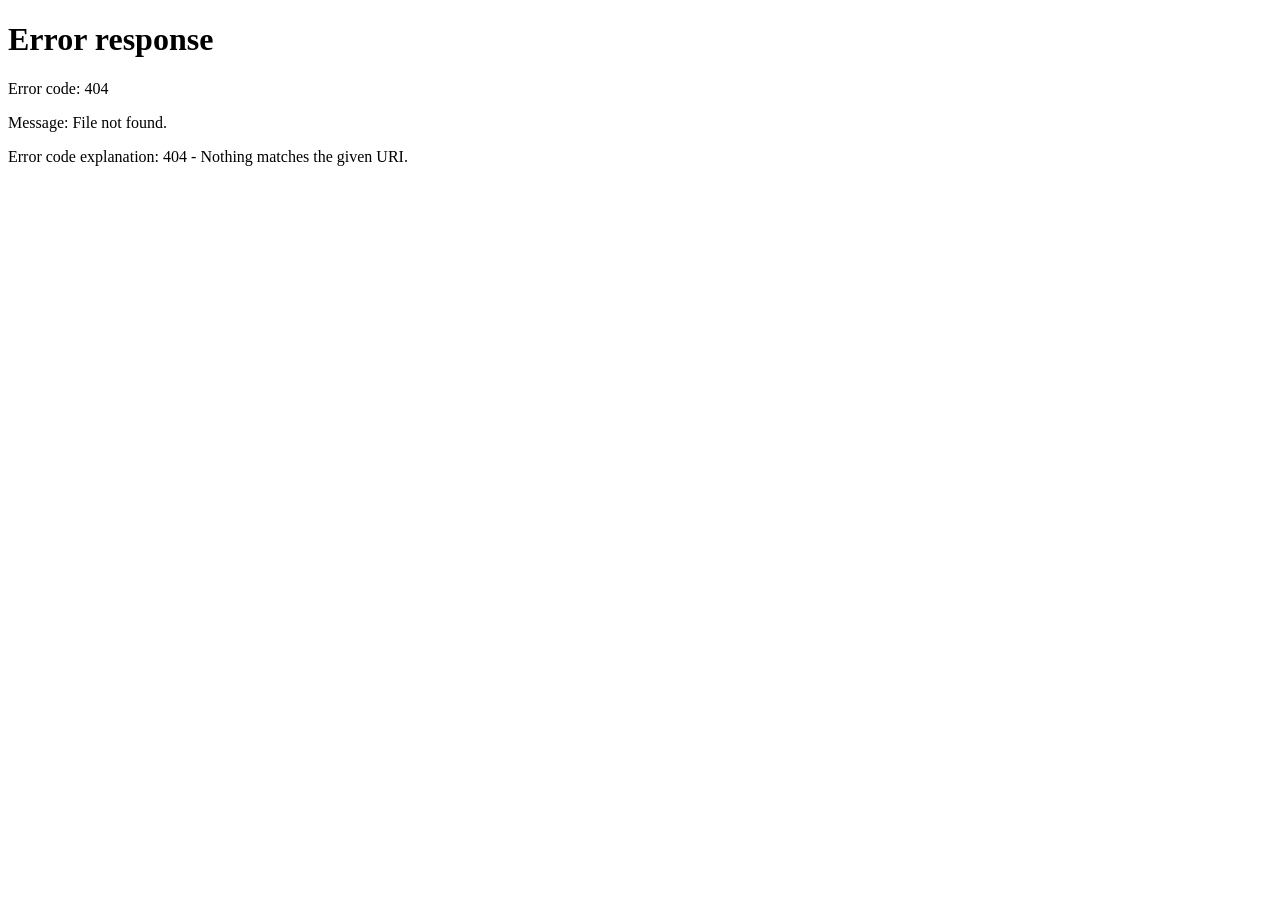
==== templates/index.html @ eacf0e88 "feat: add full user authentication with login/signup pages" ====
<!DOCTYPE html>
<html lang="en">

<head>
    <meta charset="UTF-8">
    <meta name="viewport" content="width=device-width, initial-scale=1.0">
    <meta name="description" content="VivaAI — AI-powered real-time video call interview platform. Practice technical and HR interviews with an intelligent AI interviewer.">
    <title>VivaAI — AI Interview Platform</title>
    <link rel="stylesheet" href="/static/css/style.css">
</head>

<body>

    <header class="header">
        <a class="logo" href="/">
            <div class="logo-icon">🤖</div>
            <span class="logo-text">VivaAI</span>
        </a>
        <div style="display:flex; align-items:center; gap:10px;">
            <span id="userNameDisplay" style="color: var(--text); font-size: 14px;"></span>
            <button id="logoutBtn" style="background: rgba(239, 68, 68, 0.2); color: #ef4444; border: 1px solid #ef4444; padding: 6px 12px; border-radius: 8px; cursor: pointer; font-size: 12px;">Logout</button>
            <button class="theme-toggle" id="themeToggle" title="Toggle theme">🌙</button>
            <span class="header-badge">Beta</span>
        </div>
    </header>

    <main>
        <section class="hero container">
            <div class="hero-eyebrow">
                <span>✦</span> AI-Powered Interview Platform
            </div>
            <h1 class="hero-title">Ace Your Next Interview<br>with AI</h1>
            <p class="hero-subtitle">
                Practice real-time video interviews with an AI interviewer that adapts to your answers, gives voice
                feedback, and generates detailed performance reports.
            </p>

            <!-- Create Interview Card -->
            <div class="card create-card fade-in">
                <h2 style="margin-bottom: 24px; font-size: 1.4rem;">Start an Interview</h2>

                <div id="statusMsg" class="status-msg"></div>

                <div class="form-group">
                    <label class="form-label" for="candidateName">Your Name</label>
                    <input class="form-input" id="candidateName" type="text" placeholder="e.g. Priya Sharma"
                        autocomplete="name">
                </div>

                <div class="form-group">
                    <label class="form-label" for="role">Target Role</label>
                    <select class="form-input" id="role">
                        <option value="Software Engineer">Software Engineer</option>
                        <option value="Frontend Developer">Frontend Developer</option>
                        <option value="Backend Developer">Backend Developer</option>
                        <option value="Full Stack Developer">Full Stack Developer</option>
                        <option value="Data Scientist">Data Scientist</option>
                        <option value="Machine Learning Engineer">Machine Learning Engineer</option>
                        <option value="DevOps Engineer">DevOps Engineer</option>
                        <option value="Product Manager">Product Manager</option>
                        <option value="UI/UX Designer">UI/UX Designer</option>
                        <option value="Business Analyst">Business Analyst</option>
                        <option value="Data Analyst">Data Analyst</option>
                        <option value="Cybersecurity Engineer">Cybersecurity Engineer</option>
                        <option value="Cloud Architect">Cloud Architect</option>
                    </select>
                </div>

                <div class="form-group">
                    <label class="form-label" for="duration">Interview Duration</label>
                    <select class="form-input" id="duration">
                        <option value="5">5 Minutes</option>
                        <option value="10" selected>10 Minutes</option>
                        <option value="15">15 Minutes</option>
                        <option value="20">20 Minutes</option>
                        <option value="30">30 Minutes</option>
                        <option value="40">40 Minutes</option>
                        <option value="50">50 Minutes</option>
                        <option value="60">60 Minutes</option>
                    </select>
                </div>

                <!-- Mic Test Section -->
                <div class="form-group mic-test-group"
                    style="text-align: center; border: 1px dashed rgba(255,255,255,0.2); padding: 16px; border-radius: 8px;">
                    <label class="form-label" style="text-align: left;">Audio Test (Optional)</label>
                    <button class="btn btn-ghost" id="testMicBtn" type="button"
                        style="width: 100%; border: 1px solid var(--border-color);">
                        Test Microphone
                    </button>
                    <div id="micMeterControls" style="display: none;">
                        <span
                            style="font-size: 0.85rem; color: var(--text-muted); margin-bottom: 8px; display: block;">Speak
                            to test your microphone</span>
                        <div
                            style="width: 100%; height: 10px; background: rgba(0,0,0,0.3); border-radius: 6px; overflow: hidden; margin-bottom: 12px; border: 1px solid rgba(255,255,255,0.1);">
                            <div id="micVolumeBar"
                                style="height: 100%; width: 0%; background: var(--success); transition: width 0.05s ease;">
                            </div>
                        </div>
                        <button class="btn btn-ghost btn-sm" id="stopMicTestBtn" type="button"
                            style="color: var(--danger);">Stop Test</button>
                    </div>
                </div>

                <button class="btn btn-primary btn-lg" id="startBtn" style="width: 100%;">
                    Start Interview Session
                </button>

                <p style="text-align: center; color: var(--text-muted); font-size: 0.8rem; margin-top: 14px;">
                    A shareable room link will be generated for your interviewer.
                </p>
            </div>
            
            <!-- Features -->
            <div class="features-grid">
                <div class="feature-card">
                    <div class="feature-icon">🎥</div>
                    <div class="feature-title">Real-Time Video</div>
                    <div class="feature-desc">Browser WebRTC — no installs needed</div>
                </div>
                <div class="feature-card">
                    <div class="feature-icon">🗣️</div>
                    <div class="feature-title">AI Voice Questions</div>
                    <div class="feature-desc">Natural TTS powered by Sarvam AI</div>
                </div>
                <div class="feature-card">
                    <div class="feature-icon">📊</div>
                    <div class="feature-title">Instant Reports</div>
                    <div class="feature-desc">Detailed performance evaluation after each session</div>
                </div>
            </div>
        </section>
    </main>

    <script>
        // Theme
        (function() {
            const saved = localStorage.getItem("vivaai-theme") || "dark";
            document.documentElement.setAttribute("data-theme", saved);
            const btn = document.getElementById("themeToggle");
            if (btn) btn.textContent = saved === "light" ? "☀️" : "🌙";
        })();

        // Auth check - runs once
        const token = localStorage.getItem('token');
        const user = JSON.parse(localStorage.getItem('user') || '{}');

        if (!token || !user.name) {
            window.location.href = '/login';
        }

        // Display user name
        const userNameSpan = document.getElementById('userNameDisplay');
        if (userNameSpan && user.name) {
            userNameSpan.textContent = user.name;
        }

        // Logout
        document.getElementById('logoutBtn')?.addEventListener('click', function() {
            localStorage.removeItem('token');
            localStorage.removeItem('user');
            window.location.href = '/login';
        });

        // Theme toggle
        function toggleTheme() {
            const html = document.documentElement;
            const btn = document.getElementById("themeToggle");
            const isDark = html.getAttribute("data-theme") !== "light";
            html.setAttribute("data-theme", isDark ? "light" : "dark");
            btn.textContent = isDark ? "☀️" : "🌙";
            localStorage.setItem("vivaai-theme", isDark ? "light" : "dark");
        }

        document.getElementById("themeToggle")?.addEventListener("click", toggleTheme);

        // Status message
        function showStatus(msg, type) {
            const el = document.getElementById("statusMsg");
            if (!el) return;
            el.textContent = msg;
            el.className = "status-msg status-" + (type || "info");
            el.style.display = "block";
            setTimeout(function() {
                if (el.style.display === "block") el.style.display = "none";
            }, 5000);
        }

        // Microphone test
        let micStream = null;
        let audioContext = null;
        let analyser = null;
        let animationId = null;

        document.getElementById("testMicBtn")?.addEventListener("click", async function() {
            const btn = this;
            const controls = document.getElementById("micMeterControls");

            try {
                btn.disabled = true;
                btn.textContent = "Requesting Access...";

                micStream = await navigator.mediaDevices.getUserMedia({ audio: true });
                audioContext = new (window.AudioContext || window.webkitAudioContext)();
                analyser = audioContext.createAnalyser();
                analyser.fftSize = 256;
                const source = audioContext.createMediaStreamSource(micStream);
                source.connect(analyser);

                const dataArray = new Uint8Array(analyser.frequencyBinCount);
                const volumeBar = document.getElementById("micVolumeBar");

                btn.style.display = "none";
                controls.style.display = "block";

                function updateMeter() {
                    if (!analyser) return;
                    analyser.getByteFrequencyData(dataArray);
                    let sum = 0;
                    for (let i = 0; i < dataArray.length; i++) sum += dataArray[i];
                    const percent = Math.min(100, (sum / dataArray.length / 100) * 100);
                    volumeBar.style.width = percent + "%";
                    if (percent > 80) volumeBar.style.background = "#ef4444";
                    else if (percent > 50) volumeBar.style.background = "#eab308";
                    else volumeBar.style.background = "#22c55e";
                    animationId = requestAnimationFrame(updateMeter);
                }
                updateMeter();
                showStatus("Microphone working. Speak to test your audio level.", "success");
            } catch (err) {
                btn.disabled = false;
                btn.textContent = "Test Microphone";
                showStatus("Microphone access denied. Please allow permissions.", "error");
            }
        });

        document.getElementById("stopMicTestBtn")?.addEventListener("click", function() {
            if (animationId) cancelAnimationFrame(animationId);
            if (micStream) {
                micStream.getTracks().forEach(function(track) { track.stop(); });
                micStream = null;
            }
            if (audioContext && audioContext.state !== "closed") audioContext.close();
            audioContext = null;
            analyser = null;
            const btn = document.getElementById("testMicBtn");
            const controls = document.getElementById("micMeterControls");
            if (btn) {
                btn.style.display = "inline-flex";
                btn.disabled = false;
                btn.textContent = "Test Microphone";
            }
            if (controls) controls.style.display = "none";
        });

        // Create interview
        document.getElementById("startBtn")?.addEventListener("click", async function() {
            const name = document.getElementById("candidateName").value.trim();
            const role = document.getElementById("role").value;
            const duration = parseInt(document.getElementById("duration").value) || 10;
            const token = localStorage.getItem('token');
            const btn = this;

            if (!name) {
                showStatus("Please enter your name.", "warning");
                document.getElementById("candidateName").focus();
                return;
            }

            btn.disabled = true;
            btn.textContent = "Creating...";

            try {
                // Check permissions
                if (navigator.mediaDevices && navigator.mediaDevices.getUserMedia) {
                    const testStream = await navigator.mediaDevices.getUserMedia({ video: true, audio: true });
                    testStream.getTracks().forEach(function(track) { track.stop(); });
                }

                const roomId = Math.random().toString(36).substring(2, 8).toUpperCase();
                const res = await fetch("/api/interview/create", {
                    method: "POST",
                    headers: {
                        "Content-Type": "application/json",
                        "Authorization": "Bearer " + token
                    },
                    body: JSON.stringify({ room_id: roomId, role: role, candidate_name: name, duration: duration })
                });

                const data = await res.json();

                if (data.status === "created") {
                    window.location.href = "/interview/" + data.room_id;
                } else if (res.status === 401) {
                    showStatus("Session expired. Please login again.", "error");
                    setTimeout(function() { window.location.href = "/login"; }, 2000);
                } else {
                    throw new Error(data.error || "Failed to create interview");
                }
            } catch (err) {
                showStatus("Error: " + err.message, "error");
                btn.disabled = false;
                btn.textContent = "Start Interview Session";
            }
        });

        // Enter key
        document.getElementById("candidateName")?.addEventListener("keypress", function(e) {
            if (e.key === "Enter") {
                document.getElementById("startBtn").click();
            }
        });

        // Focus on load
        document.getElementById("candidateName")?.focus();
    </script>

</body>
</html>
---- static/css/style.css ----
@import url('https://fonts.googleapis.com/css2?family=Inter:wght@300;400;500;600;700;800&family=Space+Grotesk:wght@400;500;600;700&display=swap');

/* VivaAI — Premium Design System */

/* ── Tokens ─────────────────────────────────────────── */
:root {
    --bg-base:      #050b18;
    --bg-card:      #0d1526;
    --bg-elevated:  #111d35;
    --bg-hover:     #1a2848;

    --accent:       #3b82f6;
    --accent-glow:  #3b82f640;
    --accent-dark:  #1d4ed8;
    --accent-light: #60a5fa;

    --success:      #10b981;
    --warning:      #f59e0b;
    --danger:       #ef4444;
    --info:         #06b6d4;

    --text-primary:   #f1f5f9;
    --text-secondary: #94a3b8;
    --text-muted:     #475569;

    --border:       #1e3a5f;
    --border-light: #2d5a8e40;

    --radius-sm:  8px;
    --radius-md:  12px;
    --radius-lg:  18px;
    --radius-xl:  24px;

    --shadow-card: 0 1px 3px rgba(0,0,0,.5), 0 8px 32px rgba(0,0,0,.4);
    --shadow-glow: 0 0 40px rgba(59,130,246,.15);

    --transition: 0.2s cubic-bezier(0.4, 0, 0.2, 1);
}

/* ── Light Theme ─────────────────────────────────────── */
[data-theme="light"] {
    --bg-base:      #f0f4f8;
    --bg-card:      #ffffff;
    --bg-elevated:  #e8edf5;
    --bg-hover:     #d8e2f0;

    --accent:       #3b82f6;
    --accent-glow:  #3b82f640;
    --accent-dark:  #1d4ed8;
    --accent-light: #2563eb;

    --text-primary:   #0f172a;
    --text-secondary: #475569;
    --text-muted:     #94a3b8;

    --border:       #cbd5e1;
    --border-light: #94a3b840;

    --shadow-card: 0 1px 3px rgba(0,0,0,.1), 0 8px 32px rgba(0,0,0,.08);
    --shadow-glow: 0 0 40px rgba(59,130,246,.12);
}

[data-theme="light"] body::before {
    background:
        radial-gradient(ellipse 80% 60% at 20% 0%, #bfdbfe50 0%, transparent 60%),
        radial-gradient(ellipse 60% 40% at 80% 100%, #dbeafe40 0%, transparent 60%);
}

[data-theme="light"] .header {
    background: rgba(240, 244, 248, 0.92);
}

[data-theme="light"] audio {
    filter: none;
    opacity: 1;
}

/* ── Light Theme Text Fixes ──────────────────────────── */
[data-theme="light"] .hero-title {
    background: linear-gradient(135deg, #1e3a8a 30%, #3b82f6 70%, #7c3aed);
    -webkit-background-clip: text;
    -webkit-text-fill-color: transparent;
    background-clip: text;
}

[data-theme="light"] .logo-text {
    background: linear-gradient(135deg, #1e293b 30%, #3b82f6);
    -webkit-background-clip: text;
    -webkit-text-fill-color: transparent;
    background-clip: text;
}

[data-theme="light"] .hero-eyebrow {
    background: rgba(59, 130, 246, 0.12);
    border-color: rgba(59, 130, 246, 0.4);
    color: #1d4ed8;
}

[data-theme="light"] .hero-subtitle {
    color: #475569;
}

/* ── Theme Toggle ────────────────────────────────────── */
.theme-toggle {
    background: var(--bg-elevated);
    border: 1px solid var(--border);
    color: var(--text-secondary);
    width: 36px;
    height: 36px;
    border-radius: 50%;
    display: flex;
    align-items: center;
    justify-content: center;
    cursor: pointer;
    font-size: 16px;
    transition: all var(--transition);
    flex-shrink: 0;
}

.theme-toggle:hover {
    border-color: var(--accent);
    color: var(--text-primary);
    transform: rotate(20deg);
}

/* ── Reset ───────────────────────────────────────────── */
*, *::before, *::after { box-sizing: border-box; margin: 0; padding: 0; }

html { scroll-behavior: smooth; }

body {
    font-family: 'Inter', sans-serif;
    background: var(--bg-base);
    color: var(--text-primary);
    min-height: 100vh;
    line-height: 1.6;
    -webkit-font-smoothing: antialiased;
}

/* ── Background gradient ─────────────────────────────── */
body::before {
    content: '';
    position: fixed;
    inset: 0;
    background:
        radial-gradient(ellipse 80% 60% at 20% 0%, #1e3a8a1a 0%, transparent 60%),
        radial-gradient(ellipse 60% 40% at 80% 100%, #0e1f4a18 0%, transparent 60%);
    pointer-events: none;
    z-index: 0;
}

/* ── Typography ──────────────────────────────────────── */
h1, h2, h3, h4 {
    font-family: 'Space Grotesk', sans-serif;
    font-weight: 700;
    letter-spacing: -0.02em;
}

h1 { font-size: clamp(2rem, 5vw, 3.5rem); }
h2 { font-size: clamp(1.4rem, 3vw, 2rem); }
h3 { font-size: 1.25rem; }

/* ── Layout ──────────────────────────────────────────── */
.container {
    max-width: 1200px;
    margin: 0 auto;
    padding: 0 24px;
    position: relative;
    z-index: 1;
}

/* ── Header ──────────────────────────────────────────── */
.header {
    background: rgba(5, 11, 24, 0.85);
    backdrop-filter: blur(16px);
    -webkit-backdrop-filter: blur(16px);
    border-bottom: 1px solid var(--border-light);
    padding: 0 32px;
    height: 64px;
    display: flex;
    align-items: center;
    justify-content: space-between;
    position: sticky;
    top: 0;
    z-index: 100;
}

.logo {
    display: flex;
    align-items: center;
    gap: 10px;
    text-decoration: none;
    color: var(--text-primary);
}

.logo-icon {
    width: 36px;
    height: 36px;
    background: linear-gradient(135deg, var(--accent), #8b5cf6);
    border-radius: 10px;
    display: flex;
    align-items: center;
    justify-content: center;
    font-size: 18px;
}

.logo-text {
    font-family: 'Space Grotesk', sans-serif;
    font-size: 1.35rem;
    font-weight: 700;
    background: linear-gradient(135deg, #fff 30%, var(--accent-light));
    -webkit-background-clip: text;
    -webkit-text-fill-color: transparent;
    background-clip: text;
}

.header-badge {
    background: var(--accent-glow);
    border: 1px solid var(--accent);
    color: var(--accent-light);
    padding: 4px 12px;
    border-radius: 999px;
    font-size: 0.75rem;
    font-weight: 600;
    letter-spacing: 0.05em;
    text-transform: uppercase;
}

/* ── Cards ───────────────────────────────────────────── */
.card {
    background: var(--bg-card);
    border: 1px solid var(--border);
    border-radius: var(--radius-lg);
    padding: 28px;
    box-shadow: var(--shadow-card);
    position: relative;
    overflow: hidden;
}

.card::before {
    content: '';
    position: absolute;
    top: 0; left: 0; right: 0;
    height: 1px;
    background: linear-gradient(90deg, transparent, var(--border-light), transparent);
}

.card-elevated {
    background: var(--bg-elevated);
    border-color: var(--border);
}

/* ── Buttons ─────────────────────────────────────────── */
.btn {
    display: inline-flex;
    align-items: center;
    gap: 8px;
    padding: 11px 22px;
    border: none;
    border-radius: var(--radius-md);
    font-family: 'Inter', sans-serif;
    font-size: 0.9rem;
    font-weight: 600;
    cursor: pointer;
    transition: all var(--transition);
    text-decoration: none;
    white-space: nowrap;
    position: relative;
    overflow: hidden;
}

.btn::after {
    content: '';
    position: absolute;
    inset: 0;
    background: white;
    opacity: 0;
    transition: opacity var(--transition);
}

.btn:hover::after { opacity: 0.06; }
.btn:active::after { opacity: 0.12; }

.btn-primary {
    background: linear-gradient(135deg, var(--accent), var(--accent-dark));
    color: white;
    box-shadow: 0 4px 15px var(--accent-glow);
}

.btn-primary:hover {
    box-shadow: 0 4px 25px rgba(59,130,246,.4);
    transform: translateY(-1px);
}

.btn-success {
    background: linear-gradient(135deg, var(--success), #059669);
    color: white;
    box-shadow: 0 4px 15px rgba(16,185,129,.25);
}

.btn-danger {
    background: linear-gradient(135deg, var(--danger), #dc2626);
    color: white;
    box-shadow: 0 4px 15px rgba(239,68,68,.25);
}

.btn-ghost {
    background: var(--bg-elevated);
    color: var(--text-secondary);
    border: 1px solid var(--border);
}

.btn-ghost:hover {
    color: var(--text-primary);
    border-color: var(--accent);
}

.btn-lg {
    padding: 14px 32px;
    font-size: 1rem;
    border-radius: var(--radius-lg);
}

.btn-sm {
    padding: 7px 14px;
    font-size: 0.8rem;
}

.btn:disabled {
    opacity: 0.4;
    cursor: not-allowed;
    transform: none !important;
    box-shadow: none !important;
}

.btn.recording {
    animation: pulse-record 1.5s ease-in-out infinite;
    background: linear-gradient(135deg, var(--danger), #dc2626) !important;
}

@keyframes pulse-record {
    0%, 100% { box-shadow: 0 0 0 0 rgba(239,68,68,0.4); }
    50%       { box-shadow: 0 0 0 10px rgba(239,68,68,0); }
}

/* ── Form Controls ───────────────────────────────────── */
.form-group {
    display: flex;
    flex-direction: column;
    gap: 8px;
    margin-bottom: 20px;
}

.form-label {
    font-size: 0.875rem;
    font-weight: 600;
    color: var(--text-secondary);
    letter-spacing: 0.03em;
    text-transform: uppercase;
}

.form-input {
    padding: 13px 16px;
    background: var(--bg-base);
    border: 1px solid var(--border);
    border-radius: var(--radius-md);
    color: var(--text-primary);
    font-family: 'Inter', sans-serif;
    font-size: 0.95rem;
    transition: all var(--transition);
    outline: none;
}

.form-input:focus {
    border-color: var(--accent);
    box-shadow: 0 0 0 3px var(--accent-glow);
}

.form-input::placeholder { color: var(--text-muted); }

select.form-input {
    cursor: pointer;
    appearance: none;
    background-image: url("data:image/svg+xml,%3Csvg xmlns='http://www.w3.org/2000/svg' width='16' height='16' viewBox='0 0 24 24' fill='none' stroke='%2394a3b8' stroke-width='2'%3E%3Cpolyline points='6,9 12,15 18,9'%3E%3C/polyline%3E%3C/svg%3E");
    background-repeat: no-repeat;
    background-position: right 12px center;
    padding-right: 40px;
}

/* ── Video Grid ──────────────────────────────────────── */
.video-grid {
    display: grid;
    grid-template-columns: 1fr 1fr;
    gap: 16px;
    margin-bottom: 20px;
}

.video-wrapper {
    position: relative;
    border-radius: var(--radius-lg);
    overflow: hidden;
    background: #000;
    border: 1px solid var(--border);
    aspect-ratio: 16/9;
}

.video-wrapper video {
    width: 100%;
    height: 100%;
    object-fit: cover;
    display: block;
}

.video-label {
    position: absolute;
    bottom: 12px;
    left: 12px;
    background: rgba(5,11,24,.8);
    backdrop-filter: blur(6px);
    padding: 4px 10px;
    border-radius: 999px;
    font-size: 0.75rem;
    font-weight: 600;
    color: var(--text-primary);
    border: 1px solid var(--border-light);
}

.video-placeholder {
    position: absolute;
    inset: 0;
    display: flex;
    flex-direction: column;
    align-items: center;
    justify-content: center;
    color: var(--text-muted);
    gap: 8px;
    font-size: 0.875rem;
}

.video-placeholder-icon {
    font-size: 40px;
    opacity: 0.5;
}

/* ── Control Bar ─────────────────────────────────────── */
.control-bar {
    display: flex;
    align-items: center;
    justify-content: center;
    gap: 12px;
    flex-wrap: wrap;
    padding: 16px;
    background: var(--bg-elevated);
    border-radius: var(--radius-lg);
    border: 1px solid var(--border);
    margin-bottom: 20px;
}

/* ── Question Box ────────────────────────────────────── */
.question-box {
    background: var(--bg-elevated);
    border: 1px solid var(--border);
    border-radius: var(--radius-lg);
    padding: 24px;
    margin-bottom: 20px;
    position: relative;
}

.question-header {
    display: flex;
    align-items: center;
    justify-content: space-between;
    margin-bottom: 16px;
    gap: 12px;
    flex-wrap: wrap;
}

.question-label {
    font-size: 0.75rem;
    font-weight: 700;
    color: var(--accent-light);
    text-transform: uppercase;
    letter-spacing: 0.1em;
}

#question {
    font-size: 1.1rem;
    line-height: 1.7;
    color: var(--text-primary);
    min-height: 60px;
}

/* ── AI Indicator ────────────────────────────────────── */
.ai-indicator {
    display: inline-flex;
    align-items: center;
    gap: 6px;
    padding: 5px 12px;
    border-radius: 999px;
    font-size: 0.78rem;
    font-weight: 600;
    transition: all var(--transition);
}

.ai-thinking { background: rgba(245,158,11,.15); color: var(--warning); border: 1px solid rgba(245,158,11,.3); }
.ai-speaking { background: rgba(59,130,246,.15); color: var(--accent-light); border: 1px solid rgba(59,130,246,.3); animation: breathing 2s ease-in-out infinite; }
.ai-waiting  { background: rgba(16,185,129,.15); color: var(--success); border: 1px solid rgba(16,185,129,.3); }
.ai-done     { background: rgba(16,185,129,.15); color: var(--success); border: 1px solid rgba(16,185,129,.3); }
.ai-error    { background: rgba(239,68,68,.15); color: var(--danger); border: 1px solid rgba(239,68,68,.3); }

@keyframes breathing {
    0%, 100% { opacity: 1; }
    50% { opacity: 0.6; }
}

/* ── Progress ────────────────────────────────────────── */
.progress-bar-wrap {
    background: var(--bg-base);
    border-radius: 999px;
    height: 6px;
    overflow: hidden;
    margin-top: 12px;
}

.progress-bar-fill {
    height: 100%;
    background: linear-gradient(90deg, var(--accent), #8b5cf6);
    border-radius: 999px;
    transition: width 0.5s ease;
    width: 0%;
}

/* ── Timer ───────────────────────────────────────────── */
.timer-display {
    font-family: 'Space Grotesk', sans-serif;
    font-size: 1.5rem;
    font-weight: 700;
    color: var(--text-primary);
    letter-spacing: 0.05em;
    background: var(--bg-base);
    border: 1px solid var(--border);
    padding: 6px 16px;
    border-radius: var(--radius-md);
}

.timer-urgent {
    color: var(--danger) !important;
    border-color: rgba(239,68,68,.4) !important;
    animation: pulse-urgent 1s ease-in-out infinite;
}

@keyframes pulse-urgent {
    0%, 100% { opacity: 1; }
    50% { opacity: 0.7; }
}

/* ── Question Timer Ring ─────────────────────────────── */
.q-timer-ring {
    position: relative;
    width: 40px;
    height: 40px;
    display: none; /* Hidden by default, shown when question starts */
    align-items: center;
    justify-content: center;
}

.q-timer-ring svg {
    position: absolute;
    inset: 0;
}

#qTimerText {
    font-size: 0.75rem;
    font-weight: 700;
    color: var(--text-primary);
    z-index: 1;
}

.q-timer-urgent #qTimerCircle {
    stroke: var(--danger) !important;
}

.q-timer-urgent #qTimerText {
    color: var(--danger);
}

/* ── Transcript ──────────────────────────────────────── */
.transcript-box {
    background: var(--bg-base);
    border: 1px solid var(--border);
    border-radius: var(--radius-md);
    padding: 14px 16px;
    margin-top: 12px;
    min-height: 50px;
    font-size: 0.9rem;
    color: var(--text-secondary);
    font-style: italic;
    line-height: 1.6;
    transition: all var(--transition);
}

.answer-display {
    background: rgba(16,185,129,.08);
    border: 1px solid rgba(16,185,129,.2);
    border-radius: var(--radius-md);
    padding: 12px 16px;
    margin-top: 10px;
    font-size: 0.88rem;
    color: var(--success);
    display: none;
}

/* ── Status Message ──────────────────────────────────── */
.status-msg {
    padding: 10px 16px;
    border-radius: var(--radius-md);
    font-size: 0.875rem;
    font-weight: 500;
    margin-bottom: 12px;
    display: none;
    animation: fadeInDown 0.3s ease;
}

.status-info    { background: rgba(6,182,212,.12); border: 1px solid rgba(6,182,212,.3); color: var(--info); }
.status-success { background: rgba(16,185,129,.12); border: 1px solid rgba(16,185,129,.3); color: var(--success); }
.status-warning { background: rgba(245,158,11,.12); border: 1px solid rgba(245,158,11,.3); color: var(--warning); }
.status-error   { background: rgba(239,68,68,.12); border: 1px solid rgba(239,68,68,.3); color: var(--danger); }

@keyframes fadeInDown {
    from { transform: translateY(-8px); opacity: 0; }
    to   { transform: translateY(0); opacity: 1; }
}

/* ── Report Section ──────────────────────────────────── */
.report-section {
    display: none;
    margin-top: 24px;
    animation: fadeIn 0.5s ease;
}

.report-header {
    display: flex;
    align-items: center;
    gap: 12px;
    margin-bottom: 20px;
}

.report-badge {
    background: linear-gradient(135deg, var(--success), #059669);
    color: white;
    padding: 4px 12px;
    border-radius: 999px;
    font-size: 0.75rem;
    font-weight: 700;
    text-transform: uppercase;
    letter-spacing: 0.05em;
}

#reportContent p {
    color: var(--text-secondary);
    margin-bottom: 8px;
    line-height: 1.7;
    font-size: 0.9rem;
}

#reportContent p:empty { display: none; }

audio {
    width: 100%;
    border-radius: var(--radius-md);
    margin-top: 12px;
    filter: invert(1) hue-rotate(180deg);
    opacity: 0.8;
}

/* ── Hero section ────────────────────────────────────── */
.hero {
    padding: 80px 0 60px;
    text-align: center;
}

.hero-eyebrow {
    display: inline-flex;
    align-items: center;
    gap: 8px;
    background: var(--accent-glow);
    border: 1px solid rgba(59,130,246,.3);
    color: var(--accent-light);
    padding: 6px 16px;
    border-radius: 999px;
    font-size: 0.8rem;
    font-weight: 600;
    letter-spacing: 0.06em;
    text-transform: uppercase;
    margin-bottom: 24px;
}

.hero-title {
    margin-bottom: 18px;
    background: linear-gradient(135deg, #fff 40%, var(--accent-light) 80%, #8b5cf6);
    -webkit-background-clip: text;
    -webkit-text-fill-color: transparent;
    background-clip: text;
}

.hero-subtitle {
    color: var(--text-secondary);
    font-size: 1.15rem;
    max-width: 520px;
    margin: 0 auto 40px;
    line-height: 1.7;
}

/* ── Create form ─────────────────────────────────────── */
.create-card {
    max-width: 520px;
    margin: 0 auto;
}

.features-grid {
    display: grid;
    grid-template-columns: repeat(3, 1fr);
    gap: 16px;
    margin-top: 48px;
}

.feature-card {
    background: var(--bg-card);
    border: 1px solid var(--border);
    border-radius: var(--radius-lg);
    padding: 20px;
    text-align: center;
    transition: all var(--transition);
}

.feature-card:hover {
    border-color: var(--accent);
    transform: translateY(-2px);
    box-shadow: var(--shadow-glow);
}

.feature-icon {
    font-size: 28px;
    margin-bottom: 10px;
}

.feature-title {
    font-size: 0.9rem;
    font-weight: 600;
    color: var(--text-primary);
    margin-bottom: 6px;
}

.feature-desc {
    font-size: 0.8rem;
    color: var(--text-muted);
    line-height: 1.5;
}

/* ── Interview layout ────────────────────────────────── */
.interview-layout {
    display: grid;
    grid-template-columns: 1.2fr 1fr;
    gap: 20px;
    padding: 24px 0;
}

.interview-left {}
.interview-right {}

.meta-row {
    display: flex;
    align-items: center;
    gap: 12px;
    margin-bottom: 16px;
    flex-wrap: wrap;
}

.meta-badge {
    background: var(--bg-elevated);
    border: 1px solid var(--border);
    color: var(--text-secondary);
    padding: 5px 12px;
    border-radius: 999px;
    font-size: 0.78rem;
    font-weight: 600;
}

/* ── Animations ──────────────────────────────────────── */
@keyframes fadeIn {
    from { opacity: 0; transform: translateY(10px); }
    to   { opacity: 1; transform: translateY(0); }
}

.fade-in { animation: fadeIn 0.4s ease; }

/* ── Scrollbar ───────────────────────────────────────── */
::-webkit-scrollbar { width: 6px; }
::-webkit-scrollbar-track { background: var(--bg-base); }
::-webkit-scrollbar-thumb { background: var(--border); border-radius: 999px; }
::-webkit-scrollbar-thumb:hover { background: var(--text-muted); }

/* ── History Page ────────────────────────────────────── */

.history-hero {
    padding: 48px 0 24px;
    text-align: center;
}

/* ── Stats Row ───────────────────────────────────────── */
.stats-row {
    display: grid;
    grid-template-columns: repeat(4, 1fr);
    gap: 16px;
    margin-bottom: 24px;
}

.stat-card {
    background: var(--bg-card);
    border: 1px solid var(--border);
    border-radius: var(--radius-lg);
    padding: 20px;
    text-align: center;
    position: relative;
    overflow: hidden;
    transition: all var(--transition);
}

.stat-card::before {
    content: '';
    position: absolute;
    top: 0; left: 0; right: 0;
    height: 3px;
    background: linear-gradient(90deg, var(--accent), #8b5cf6);
    opacity: 0;
    transition: opacity var(--transition);
}

.stat-card:hover {
    border-color: var(--accent);
    transform: translateY(-2px);
    box-shadow: var(--shadow-glow);
}

.stat-card:hover::before { opacity: 1; }

.stat-icon { font-size: 24px; margin-bottom: 8px; }

.stat-value {
    font-family: 'Space Grotesk', sans-serif;
    font-size: 2rem;
    font-weight: 700;
    color: var(--text-primary);
    line-height: 1.2;
}

.stat-unit {
    font-size: 0.75rem;
    font-weight: 500;
    color: var(--text-muted);
    margin-left: 2px;
}

.stat-label {
    font-size: 0.78rem;
    font-weight: 600;
    color: var(--text-muted);
    text-transform: uppercase;
    letter-spacing: 0.05em;
    margin-top: 4px;
}

/* ── Controls Bar ────────────────────────────────────── */
.history-controls {
    display: flex;
    align-items: center;
    justify-content: space-between;
    gap: 12px;
    flex-wrap: wrap;
    margin-bottom: 16px;
    padding: 16px 20px;
}

.history-controls-left {
    display: flex;
    align-items: center;
    gap: 10px;
    flex-wrap: wrap;
    flex: 1;
}

.history-controls-right {
    display: flex;
    align-items: center;
    gap: 12px;
}

.search-wrapper {
    position: relative;
    flex: 1;
    min-width: 200px;
    max-width: 320px;
}

.search-icon {
    position: absolute;
    left: 14px;
    top: 50%;
    transform: translateY(-50%);
    font-size: 14px;
    pointer-events: none;
    z-index: 1;
}

.search-input {
    padding-left: 38px !important;
}

.filter-select {
    min-width: 150px;
}

.result-count {
    font-size: 0.8rem;
    font-weight: 600;
    color: var(--text-muted);
    white-space: nowrap;
}

/* ── Batch Toolbar ───────────────────────────────────── */
.batch-toolbar {
    display: flex;
    align-items: center;
    justify-content: space-between;
    padding: 12px 20px;
    margin-bottom: 16px;
    background: linear-gradient(135deg, rgba(59,130,246,.12), rgba(139,92,246,.08));
    border-color: var(--accent);
    gap: 12px;
    flex-wrap: wrap;
    opacity: 0;
    max-height: 0;
    overflow: hidden;
    padding: 0 20px;
    margin-bottom: 0;
    border-width: 0;
    transition: all 0.35s cubic-bezier(0.4, 0, 0.2, 1);
}

.batch-toolbar.visible {
    opacity: 1;
    max-height: 80px;
    padding: 12px 20px;
    margin-bottom: 16px;
    border-width: 1px;
}

.batch-toolbar-left { display: flex; align-items: center; gap: 12px; }
.batch-toolbar-right { display: flex; align-items: center; gap: 8px; }

.batch-count {
    font-size: 0.85rem;
    font-weight: 700;
    color: var(--accent-light);
}

/* ── Data Table ──────────────────────────────────────── */
.history-table-wrap {
    padding: 0;
    overflow-x: auto;
}

.history-table {
    width: 100%;
    border-collapse: collapse;
    font-size: 0.88rem;
}

.history-table thead {
    position: sticky;
    top: 0;
    z-index: 2;
}

.history-table th {
    background: var(--bg-elevated);
    color: var(--text-muted);
    font-size: 0.72rem;
    font-weight: 700;
    text-transform: uppercase;
    letter-spacing: 0.08em;
    padding: 14px 16px;
    text-align: left;
    border-bottom: 1px solid var(--border);
    white-space: nowrap;
    user-select: none;
}

.history-table th.sortable {
    cursor: pointer;
    transition: color var(--transition);
}

.history-table th.sortable:hover {
    color: var(--accent-light);
}

.sort-arrow {
    font-size: 0.75rem;
    margin-left: 4px;
    color: var(--accent);
}

.history-table td {
    padding: 14px 16px;
    border-bottom: 1px solid var(--border-light);
    color: var(--text-secondary);
    vertical-align: middle;
}

.history-table tr {
    transition: background var(--transition);
}

.history-table tbody tr:hover {
    background: var(--bg-hover);
}

.history-table tr.row-selected {
    background: rgba(59,130,246,.08);
}

.history-table tr.row-selected:hover {
    background: rgba(59,130,246,.14);
}

/* Columns */
.col-check { width: 44px; text-align: center; }
.col-name { min-width: 160px; }
.col-role { min-width: 140px; }
.col-duration { min-width: 80px; }
.col-status { min-width: 100px; }
.col-date { min-width: 140px; }
.col-actions { min-width: 90px; text-align: center; }

/* ── Candidate Cell ──────────────────────────────────── */
.candidate-cell {
    display: flex;
    align-items: center;
    gap: 10px;
}

.candidate-avatar {
    width: 32px;
    height: 32px;
    border-radius: 50%;
    background: linear-gradient(135deg, var(--accent), #8b5cf6);
    display: flex;
    align-items: center;
    justify-content: center;
    font-size: 0.78rem;
    font-weight: 700;
    color: white;
    flex-shrink: 0;
}

/* ── Badges ──────────────────────────────────────────── */
.role-tag {
    background: var(--bg-base);
    border: 1px solid var(--border);
    padding: 3px 10px;
    border-radius: 999px;
    font-size: 0.75rem;
    font-weight: 600;
    color: var(--text-secondary);
    white-space: nowrap;
}

.status-badge {
    padding: 4px 10px;
    border-radius: 999px;
    font-size: 0.72rem;
    font-weight: 700;
    text-transform: uppercase;
    letter-spacing: 0.04em;
    white-space: nowrap;
}

.badge-success {
    background: rgba(16,185,129,.15);
    border: 1px solid rgba(16,185,129,.3);
    color: var(--success);
}

.badge-info {
    background: rgba(59,130,246,.15);
    border: 1px solid rgba(59,130,246,.3);
    color: var(--accent-light);
}

.badge-muted {
    background: rgba(148,163,184,.12);
    border: 1px solid rgba(148,163,184,.2);
    color: var(--text-muted);
}

/* ── Custom Checkbox ─────────────────────────────────── */
.custom-check {
    display: flex;
    align-items: center;
    justify-content: center;
    cursor: pointer;
    position: relative;
}

.custom-check input {
    position: absolute;
    opacity: 0;
    width: 0;
    height: 0;
}

.custom-check .checkmark {
    width: 18px;
    height: 18px;
    border-radius: 5px;
    border: 2px solid var(--border);
    background: var(--bg-base);
    transition: all var(--transition);
    display: flex;
    align-items: center;
    justify-content: center;
}

.custom-check input:checked + .checkmark {
    background: var(--accent);
    border-color: var(--accent);
}

.custom-check input:checked + .checkmark::after {
    content: '✓';
    color: white;
    font-size: 11px;
    font-weight: 800;
}

.custom-check:hover .checkmark {
    border-color: var(--accent-light);
}

/* ── Export Action Buttons ────────────────────────────── */
.export-actions {
    display: flex;
    align-items: center;
    justify-content: center;
    gap: 6px;
}

.btn-icon {
    width: 34px;
    height: 34px;
    border-radius: var(--radius-sm);
    border: 1px solid var(--border);
    background: var(--bg-elevated);
    color: var(--text-secondary);
    cursor: pointer;
    display: flex;
    align-items: center;
    justify-content: center;
    transition: all var(--transition);
    padding: 0;
    font-size: 0;
}

.btn-icon:hover {
    border-color: var(--accent);
    color: var(--accent-light);
    background: var(--bg-hover);
    transform: translateY(-1px);
}

.btn-icon-text {
    font-family: 'Space Grotesk', sans-serif;
    font-size: 0.6rem;
    font-weight: 700;
    letter-spacing: 0.02em;
}

/* ── Empty State ─────────────────────────────────────── */
.empty-state {
    display: flex;
    flex-direction: column;
    align-items: center;
    justify-content: center;
    text-align: center;
    padding: 60px 24px;
    margin-bottom: 32px;
}

.empty-icon {
    font-size: 48px;
    margin-bottom: 16px;
    opacity: 0.7;
}

.empty-state h3 {
    font-size: 1.2rem;
    margin-bottom: 8px;
    color: var(--text-primary);
}

.empty-state p {
    font-size: 0.9rem;
    color: var(--text-muted);
    max-width: 340px;
}

/* ── Responsive ──────────────────────────────────────── */
@media (max-width: 900px) {
    .interview-layout { grid-template-columns: 1fr; }
    .video-grid       { grid-template-columns: 1fr; }
    .features-grid    { grid-template-columns: 1fr; }
    .stats-row        { grid-template-columns: repeat(2, 1fr); }
    .history-controls { flex-direction: column; align-items: stretch; }
    .history-controls-left { flex-direction: column; }
    .search-wrapper { max-width: 100%; }
}

@media (max-width: 600px) {
    .header { padding: 0 16px; }
    .container { padding: 0 16px; }
    .hero { padding: 48px 0 32px; }
    .control-bar { gap: 8px; }
    .btn { padding: 9px 16px; font-size: 0.825rem; }
    .stats-row { grid-template-columns: 1fr 1fr; gap: 10px; }
    .stat-card { padding: 14px; }
    .stat-value { font-size: 1.5rem; }
    .history-table { font-size: 0.8rem; }
    .history-table th, .history-table td { padding: 10px 10px; }
    .batch-toolbar { flex-direction: column; text-align: center; }
    .batch-toolbar-right { justify-content: center; }
}
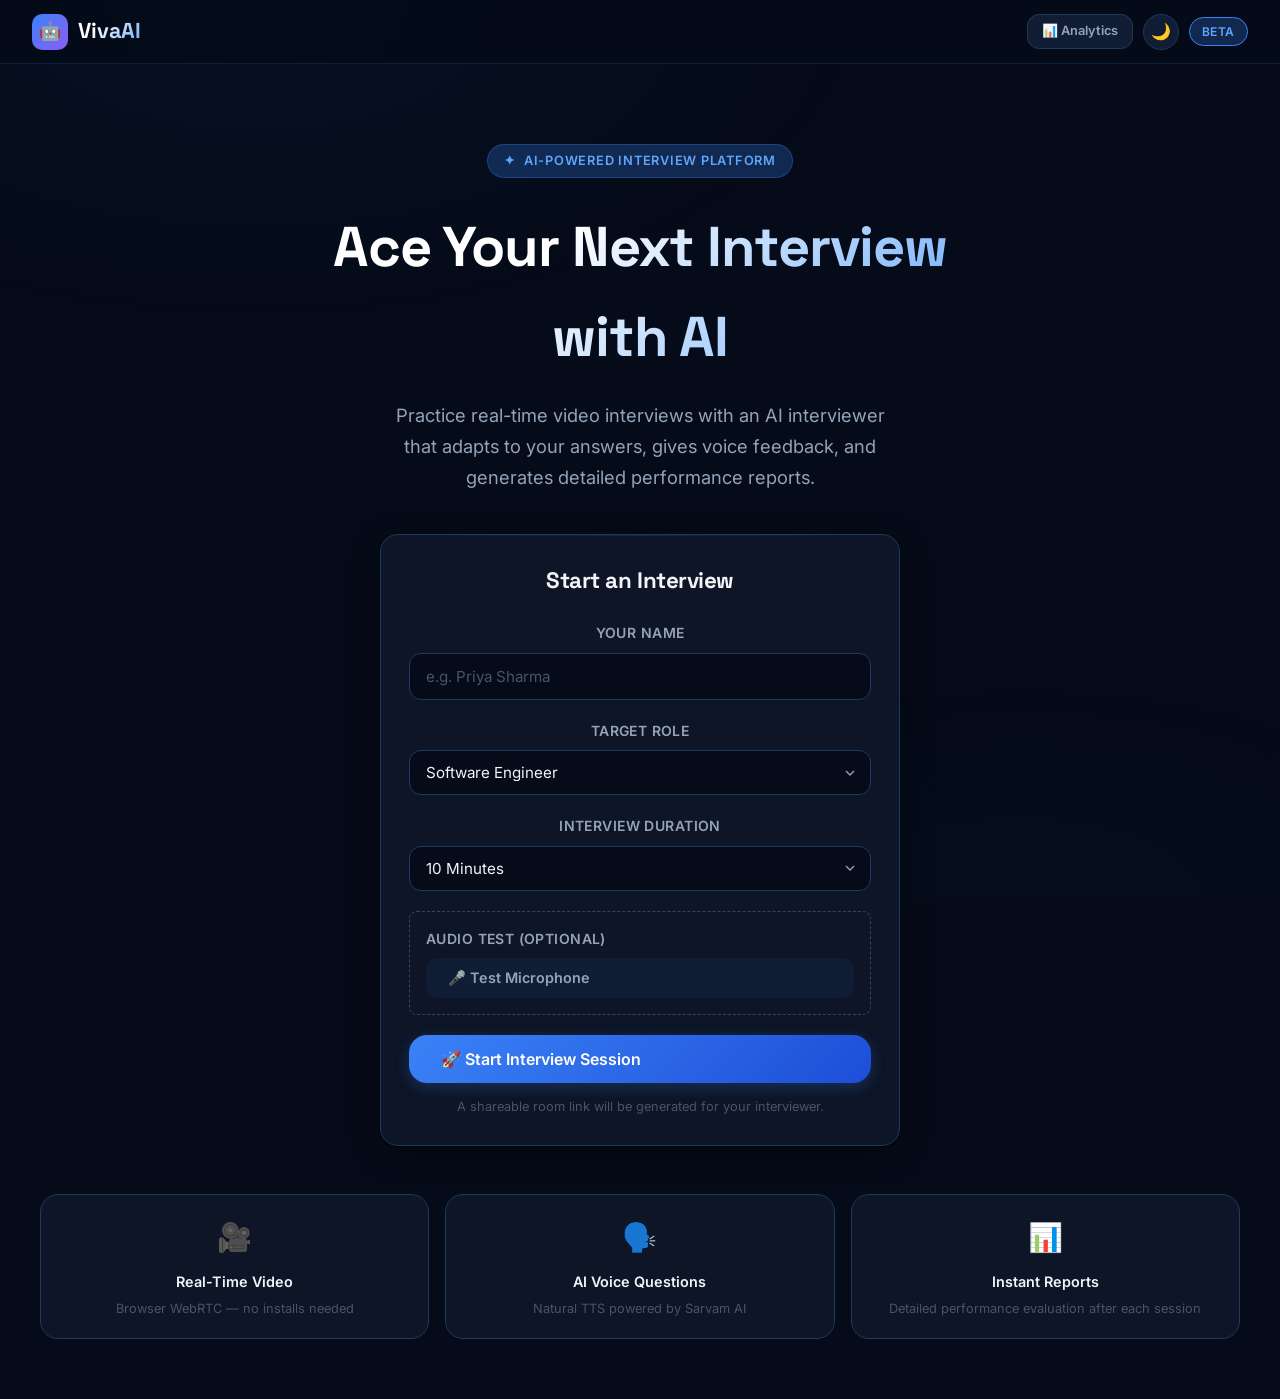
==== commit ca0955f7: "Merge a8b72877fe9795b996f90d42cfa45e1f521006ce into 34293237c9c0324dd1d4b02ad567e9d43f4e940b" ====
--- a/templates/index.html
+++ b/templates/index.html
@@ -4,7 +4,195 @@
 <head>
     <meta charset="UTF-8">
     <meta name="viewport" content="width=device-width, initial-scale=1.0">
-    <meta name="description" content="VivaAI — AI-powered real-time video call interview platform. Practice technical and HR interviews with an intelligent AI interviewer.">
+    <script>
+        // Apply saved theme on load
+        (function() {
+            const saved = localStorage.getItem("vivaai-theme") || "dark";
+            document.documentElement.setAttribute("data-theme", saved);
+            const btn = document.getElementById("themeToggle");
+            if (btn) btn.textContent = saved === "light" ? "☀️" : "🌙";
+        })();
+        function showStatus(msg, type = "info") {
+            const el = document.getElementById("statusMsg");
+            let icon = "";
+
+if (type === "success") icon = "✅ ";
+else if (type === "error") icon = "❌ ";
+else if (type === "warning") icon = "⚠️ ";
+else icon = "ℹ️ ";
+
+el.textContent = icon + msg;
+            el.className = `status-msg status-${type}`;
+            el.style.display = "block";
+        }
+
+        let micStream = null;
+        let audioContext = null;
+        let analyser = null;
+        let animationId = null;
+
+        async function testMicrophone() {
+            const btn = document.getElementById("testMicBtn");
+            const controls = document.getElementById("micMeterControls");
+
+            try {
+                btn.textContent = "Requesting Access...";
+                btn.disabled = true;
+
+                micStream = await navigator.mediaDevices.getUserMedia({ audio: true });
+
+                audioContext = new (window.AudioContext || window.webkitAudioContext)();
+                analyser = audioContext.createAnalyser();
+                analyser.fftSize = 256;
+
+                const source = audioContext.createMediaStreamSource(micStream);
+                source.connect(analyser);
+
+                const dataArray = new Uint8Array(analyser.frequencyBinCount);
+                const volumeBar = document.getElementById("micVolumeBar");
+
+                btn.style.display = "none";
+                controls.style.display = "block";
+
+                function updateMeter() {
+                    analyser.getByteFrequencyData(dataArray);
+                    let sum = 0;
+                    for (let i = 0; i < dataArray.length; i++) {
+                        sum += dataArray[i];
+                    }
+                    const average = sum / dataArray.length;
+
+                    // Map frequency amplitude average to 0-100% width
+                    const percent = Math.min(100, (average / 100) * 100);
+                    volumeBar.style.width = percent + "%";
+
+                    // Change color based on volume (pitch proxy)
+                    if (percent > 80) volumeBar.style.background = "#ef4444"; // red (too loud)
+                    else if (percent > 50) volumeBar.style.background = "#eab308"; // yellow
+                    else volumeBar.style.background = "#22c55e"; // green
+
+                    animationId = requestAnimationFrame(updateMeter);
+                }
+
+                updateMeter();
+                showStatus("Microphone access granted. Speak to test your audio level.", "success");
+            } catch (err) {
+                console.error(err);
+                btn.textContent = "🎤 Test Microphone";
+                btn.disabled = false;
+                showStatus("Microphone access denied. Please allow permissions.", "error");
+            }
+        }
+
+        function stopMicTest() {
+            if (animationId) cancelAnimationFrame(animationId);
+            if (micStream) {
+                micStream.getTracks().forEach(track => track.stop());
+                micStream = null;
+            }
+            if (audioContext && audioContext.state !== "closed") {
+                audioContext.close();
+            }
+
+            const btn = document.getElementById("testMicBtn");
+            const controls = document.getElementById("micMeterControls");
+            if (btn) {
+                btn.style.display = "inline-flex";
+                btn.textContent = "🎤 Test Microphone";
+                btn.disabled = false;
+            }
+            if (controls) controls.style.display = "none";
+
+            const el = document.getElementById("statusMsg");
+            if (el && el.classList.contains("status-success")) el.style.display = "none";
+        }
+
+        async function createInterview() {
+            const name = document.getElementById("candidateName").value.trim();
+            const role = document.getElementById("role").value;
+            const duration = parseInt(document.getElementById("duration").value) || 10;
+
+            if (!name) {
+                showStatus("Please enter your name to continue.", "warning");
+                document.getElementById("candidateName").focus();
+                return;
+            }
+
+            const btn = document.getElementById("startBtn");
+            btn.disabled = true;
+            btn.innerHTML = "⏳ Checking permissions...";
+
+            // Pre-flight check for camera & mic permissions
+            try {
+                if (typeof stopMicTest === "function") stopMicTest(); // Ensure our test mic is closed
+
+                if (!navigator.mediaDevices || !navigator.mediaDevices.getUserMedia) {
+                    throw new Error("Your browser does not support camera/microphone access in this context (try using localhost instead of your IP).");
+                }
+                const testStream = await navigator.mediaDevices.getUserMedia({ video: true, audio: true });
+                // Permission granted, close tracks immediately
+                testStream.getTracks().forEach(track => track.stop());
+            } catch (err) {
+                let msg = "Camera/microphone access denied. Please click the camera icon in your address bar to allow permissions, then try again.";
+                if (err.name === "NotFoundError" || err.name === "DevicesNotFoundError") {
+                    msg = "No camera or microphone found. Please connect your devices and try again.";
+                } else if (err.message && err.message.includes("context")) {
+                    msg = err.message;
+                }
+                showStatus(msg, "error");
+                btn.disabled = false;
+                btn.textContent = "🚀 Start Interview Session";
+                return;
+            }
+
+            btn.innerHTML = "🚀 Creating room...";
+            showStatus("Permissions granted. Setting up your interview room…", "info");
+
+            const roomId = Math.random().toString(36).substring(2, 8).toUpperCase();
+
+            try {
+                const res = await fetch("/api/interview/create", {
+                    method: "POST",
+                    headers: { "Content-Type": "application/json" },
+                    body: JSON.stringify({ room_id: roomId, role, candidate_name: name, duration })
+                });
+
+                const data = await res.json();
+
+                if (data.status === "created") {
+                    window.location.href = `/interview/${data.room_id}`;
+                } else {
+                    throw new Error(data.error || "Failed to create interview");
+                }
+            } catch (err) {
+                showStatus("Error: " + err.message, "error");
+                btn.disabled = false;
+                btn.textContent = "🚀 Start Interview Session";
+            }
+        }
+
+       document.getElementById("candidateName").addEventListener("keypress", (e) => {
+    if (e.key === "Enter") {
+        createInterview();
+    }
+});
+window.onload = () => {
+    document.getElementById("candidateName").focus();
+};
+
+// Theme toggle
+function toggleTheme() {
+    const html = document.documentElement;
+    const btn = document.getElementById("themeToggle");
+    const isDark = html.getAttribute("data-theme") !== "light";
+    html.setAttribute("data-theme", isDark ? "light" : "dark");
+    btn.textContent = isDark ? "☀️" : "🌙";
+    localStorage.setItem("vivaai-theme", isDark ? "light" : "dark");
+}
+
+    </script>
+    <meta name="description"
+    content="VivaAI — AI-powered real-time video call interview platform. Practice technical and HR interviews with an intelligent AI interviewer.">
     <title>VivaAI — AI Interview Platform</title>
     <link rel="stylesheet" href="/static/css/style.css">
 </head>
@@ -17,11 +205,10 @@
             <span class="logo-text">VivaAI</span>
         </a>
         <div style="display:flex; align-items:center; gap:10px;">
-            <span id="userNameDisplay" style="color: var(--text); font-size: 14px;"></span>
-            <button id="logoutBtn" style="background: rgba(239, 68, 68, 0.2); color: #ef4444; border: 1px solid #ef4444; padding: 6px 12px; border-radius: 8px; cursor: pointer; font-size: 12px;">Logout</button>
-            <button class="theme-toggle" id="themeToggle" title="Toggle theme">🌙</button>
-            <span class="header-badge">Beta</span>
-        </div>
+    <a href="/analytics" class="btn btn-ghost btn-sm" style="font-size:0.8rem; padding:6px 14px; text-decoration:none;">📊 Analytics</a>
+    <button class="theme-toggle" id="themeToggle" onclick="toggleTheme()" title="Toggle theme">🌙</button>
+    <span class="header-badge">Beta</span>
+</div>
     </header>
 
     <main>
@@ -68,25 +255,26 @@
 
                 <div class="form-group">
                     <label class="form-label" for="duration">Interview Duration</label>
-                    <select class="form-input" id="duration">
-                        <option value="5">5 Minutes</option>
-                        <option value="10" selected>10 Minutes</option>
-                        <option value="15">15 Minutes</option>
-                        <option value="20">20 Minutes</option>
-                        <option value="30">30 Minutes</option>
-                        <option value="40">40 Minutes</option>
-                        <option value="50">50 Minutes</option>
-                        <option value="60">60 Minutes</option>
-                    </select>
+                    <!-- Replace existing duration select -->
+<select class="form-input" id="duration">
+    <option value="5">5 Minutes</option>
+    <option value="10" selected>10 Minutes</option>
+    <option value="15">15 Minutes</option>
+    <option value="20">20 Minutes</option>
+    <option value="30">30 Minutes</option>
+    <option value="40">40 Minutes</option>
+    <option value="50">50 Minutes</option>
+    <option value="60">60 Minutes</option>
+</select>
                 </div>
 
                 <!-- Mic Test Section -->
                 <div class="form-group mic-test-group"
                     style="text-align: center; border: 1px dashed rgba(255,255,255,0.2); padding: 16px; border-radius: 8px;">
                     <label class="form-label" style="text-align: left;">Audio Test (Optional)</label>
-                    <button class="btn btn-ghost" id="testMicBtn" type="button"
+                    <button class="btn btn-ghost" id="testMicBtn" onclick="testMicrophone()" type="button"
                         style="width: 100%; border: 1px solid var(--border-color);">
-                        Test Microphone
+                        🎤 Test Microphone
                     </button>
                     <div id="micMeterControls" style="display: none;">
                         <span
@@ -98,13 +286,13 @@
                                 style="height: 100%; width: 0%; background: var(--success); transition: width 0.05s ease;">
                             </div>
                         </div>
-                        <button class="btn btn-ghost btn-sm" id="stopMicTestBtn" type="button"
+                        <button class="btn btn-ghost btn-sm" onclick="stopMicTest()" type="button"
                             style="color: var(--danger);">Stop Test</button>
                     </div>
                 </div>
 
-                <button class="btn btn-primary btn-lg" id="startBtn" style="width: 100%;">
-                    Start Interview Session
+                <button class="btn btn-primary btn-lg" id="startBtn" onclick="createInterview()" style="width: 100%;">
+                    🚀 Start Interview Session
                 </button>
 
                 <p style="text-align: center; color: var(--text-muted); font-size: 0.8rem; margin-top: 14px;">
@@ -132,189 +320,8 @@
             </div>
         </section>
     </main>
-
-    <script>
-        // Theme
-        (function() {
-            const saved = localStorage.getItem("vivaai-theme") || "dark";
-            document.documentElement.setAttribute("data-theme", saved);
-            const btn = document.getElementById("themeToggle");
-            if (btn) btn.textContent = saved === "light" ? "☀️" : "🌙";
-        })();
-
-        // Auth check - runs once
-        const token = localStorage.getItem('token');
-        const user = JSON.parse(localStorage.getItem('user') || '{}');
-
-        if (!token || !user.name) {
-            window.location.href = '/login';
-        }
-
-        // Display user name
-        const userNameSpan = document.getElementById('userNameDisplay');
-        if (userNameSpan && user.name) {
-            userNameSpan.textContent = user.name;
-        }
-
-        // Logout
-        document.getElementById('logoutBtn')?.addEventListener('click', function() {
-            localStorage.removeItem('token');
-            localStorage.removeItem('user');
-            window.location.href = '/login';
-        });
-
-        // Theme toggle
-        function toggleTheme() {
-            const html = document.documentElement;
-            const btn = document.getElementById("themeToggle");
-            const isDark = html.getAttribute("data-theme") !== "light";
-            html.setAttribute("data-theme", isDark ? "light" : "dark");
-            btn.textContent = isDark ? "☀️" : "🌙";
-            localStorage.setItem("vivaai-theme", isDark ? "light" : "dark");
-        }
-
-        document.getElementById("themeToggle")?.addEventListener("click", toggleTheme);
-
-        // Status message
-        function showStatus(msg, type) {
-            const el = document.getElementById("statusMsg");
-            if (!el) return;
-            el.textContent = msg;
-            el.className = "status-msg status-" + (type || "info");
-            el.style.display = "block";
-            setTimeout(function() {
-                if (el.style.display === "block") el.style.display = "none";
-            }, 5000);
-        }
-
-        // Microphone test
-        let micStream = null;
-        let audioContext = null;
-        let analyser = null;
-        let animationId = null;
-
-        document.getElementById("testMicBtn")?.addEventListener("click", async function() {
-            const btn = this;
-            const controls = document.getElementById("micMeterControls");
-
-            try {
-                btn.disabled = true;
-                btn.textContent = "Requesting Access...";
-
-                micStream = await navigator.mediaDevices.getUserMedia({ audio: true });
-                audioContext = new (window.AudioContext || window.webkitAudioContext)();
-                analyser = audioContext.createAnalyser();
-                analyser.fftSize = 256;
-                const source = audioContext.createMediaStreamSource(micStream);
-                source.connect(analyser);
-
-                const dataArray = new Uint8Array(analyser.frequencyBinCount);
-                const volumeBar = document.getElementById("micVolumeBar");
-
-                btn.style.display = "none";
-                controls.style.display = "block";
-
-                function updateMeter() {
-                    if (!analyser) return;
-                    analyser.getByteFrequencyData(dataArray);
-                    let sum = 0;
-                    for (let i = 0; i < dataArray.length; i++) sum += dataArray[i];
-                    const percent = Math.min(100, (sum / dataArray.length / 100) * 100);
-                    volumeBar.style.width = percent + "%";
-                    if (percent > 80) volumeBar.style.background = "#ef4444";
-                    else if (percent > 50) volumeBar.style.background = "#eab308";
-                    else volumeBar.style.background = "#22c55e";
-                    animationId = requestAnimationFrame(updateMeter);
-                }
-                updateMeter();
-                showStatus("Microphone working. Speak to test your audio level.", "success");
-            } catch (err) {
-                btn.disabled = false;
-                btn.textContent = "Test Microphone";
-                showStatus("Microphone access denied. Please allow permissions.", "error");
-            }
-        });
-
-        document.getElementById("stopMicTestBtn")?.addEventListener("click", function() {
-            if (animationId) cancelAnimationFrame(animationId);
-            if (micStream) {
-                micStream.getTracks().forEach(function(track) { track.stop(); });
-                micStream = null;
-            }
-            if (audioContext && audioContext.state !== "closed") audioContext.close();
-            audioContext = null;
-            analyser = null;
-            const btn = document.getElementById("testMicBtn");
-            const controls = document.getElementById("micMeterControls");
-            if (btn) {
-                btn.style.display = "inline-flex";
-                btn.disabled = false;
-                btn.textContent = "Test Microphone";
-            }
-            if (controls) controls.style.display = "none";
-        });
-
-        // Create interview
-        document.getElementById("startBtn")?.addEventListener("click", async function() {
-            const name = document.getElementById("candidateName").value.trim();
-            const role = document.getElementById("role").value;
-            const duration = parseInt(document.getElementById("duration").value) || 10;
-            const token = localStorage.getItem('token');
-            const btn = this;
-
-            if (!name) {
-                showStatus("Please enter your name.", "warning");
-                document.getElementById("candidateName").focus();
-                return;
-            }
-
-            btn.disabled = true;
-            btn.textContent = "Creating...";
-
-            try {
-                // Check permissions
-                if (navigator.mediaDevices && navigator.mediaDevices.getUserMedia) {
-                    const testStream = await navigator.mediaDevices.getUserMedia({ video: true, audio: true });
-                    testStream.getTracks().forEach(function(track) { track.stop(); });
-                }
-
-                const roomId = Math.random().toString(36).substring(2, 8).toUpperCase();
-                const res = await fetch("/api/interview/create", {
-                    method: "POST",
-                    headers: {
-                        "Content-Type": "application/json",
-                        "Authorization": "Bearer " + token
-                    },
-                    body: JSON.stringify({ room_id: roomId, role: role, candidate_name: name, duration: duration })
-                });
-
-                const data = await res.json();
-
-                if (data.status === "created") {
-                    window.location.href = "/interview/" + data.room_id;
-                } else if (res.status === 401) {
-                    showStatus("Session expired. Please login again.", "error");
-                    setTimeout(function() { window.location.href = "/login"; }, 2000);
-                } else {
-                    throw new Error(data.error || "Failed to create interview");
-                }
-            } catch (err) {
-                showStatus("Error: " + err.message, "error");
-                btn.disabled = false;
-                btn.textContent = "Start Interview Session";
-            }
-        });
-
-        // Enter key
-        document.getElementById("candidateName")?.addEventListener("keypress", function(e) {
-            if (e.key === "Enter") {
-                document.getElementById("startBtn").click();
-            }
-        });
-
-        // Focus on load
-        document.getElementById("candidateName")?.focus();
-    </script>
+    
 
 </body>
-</html>	+
+</html>
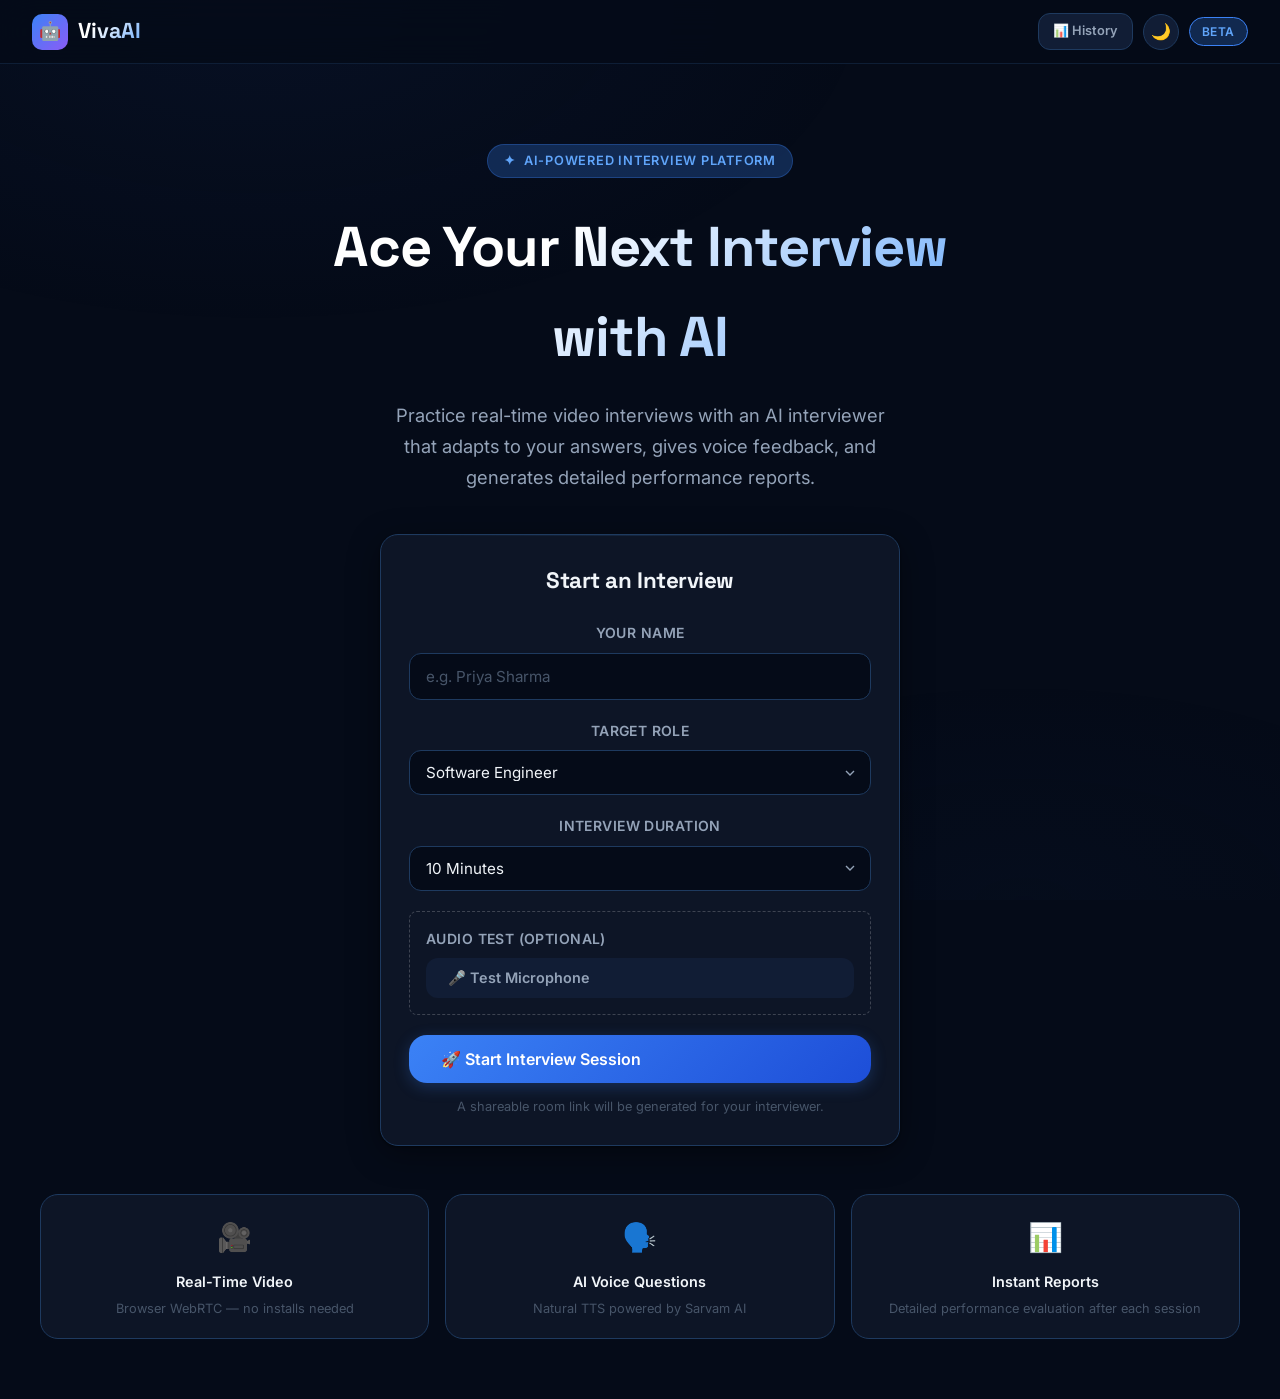
==== commit 230d8c27: "merge: resolve conflicts in models/interview.py" ====
--- a/templates/index.html
+++ b/templates/index.html
@@ -205,7 +205,7 @@
             <span class="logo-text">VivaAI</span>
         </a>
         <div style="display:flex; align-items:center; gap:10px;">
-    <a href="/analytics" class="btn btn-ghost btn-sm" style="font-size:0.8rem; padding:6px 14px; text-decoration:none;">📊 Analytics</a>
+    <a href="/history" class="btn btn-ghost btn-sm" style="text-decoration:none;">📊 History</a>
     <button class="theme-toggle" id="themeToggle" onclick="toggleTheme()" title="Toggle theme">🌙</button>
     <span class="header-badge">Beta</span>
 </div>
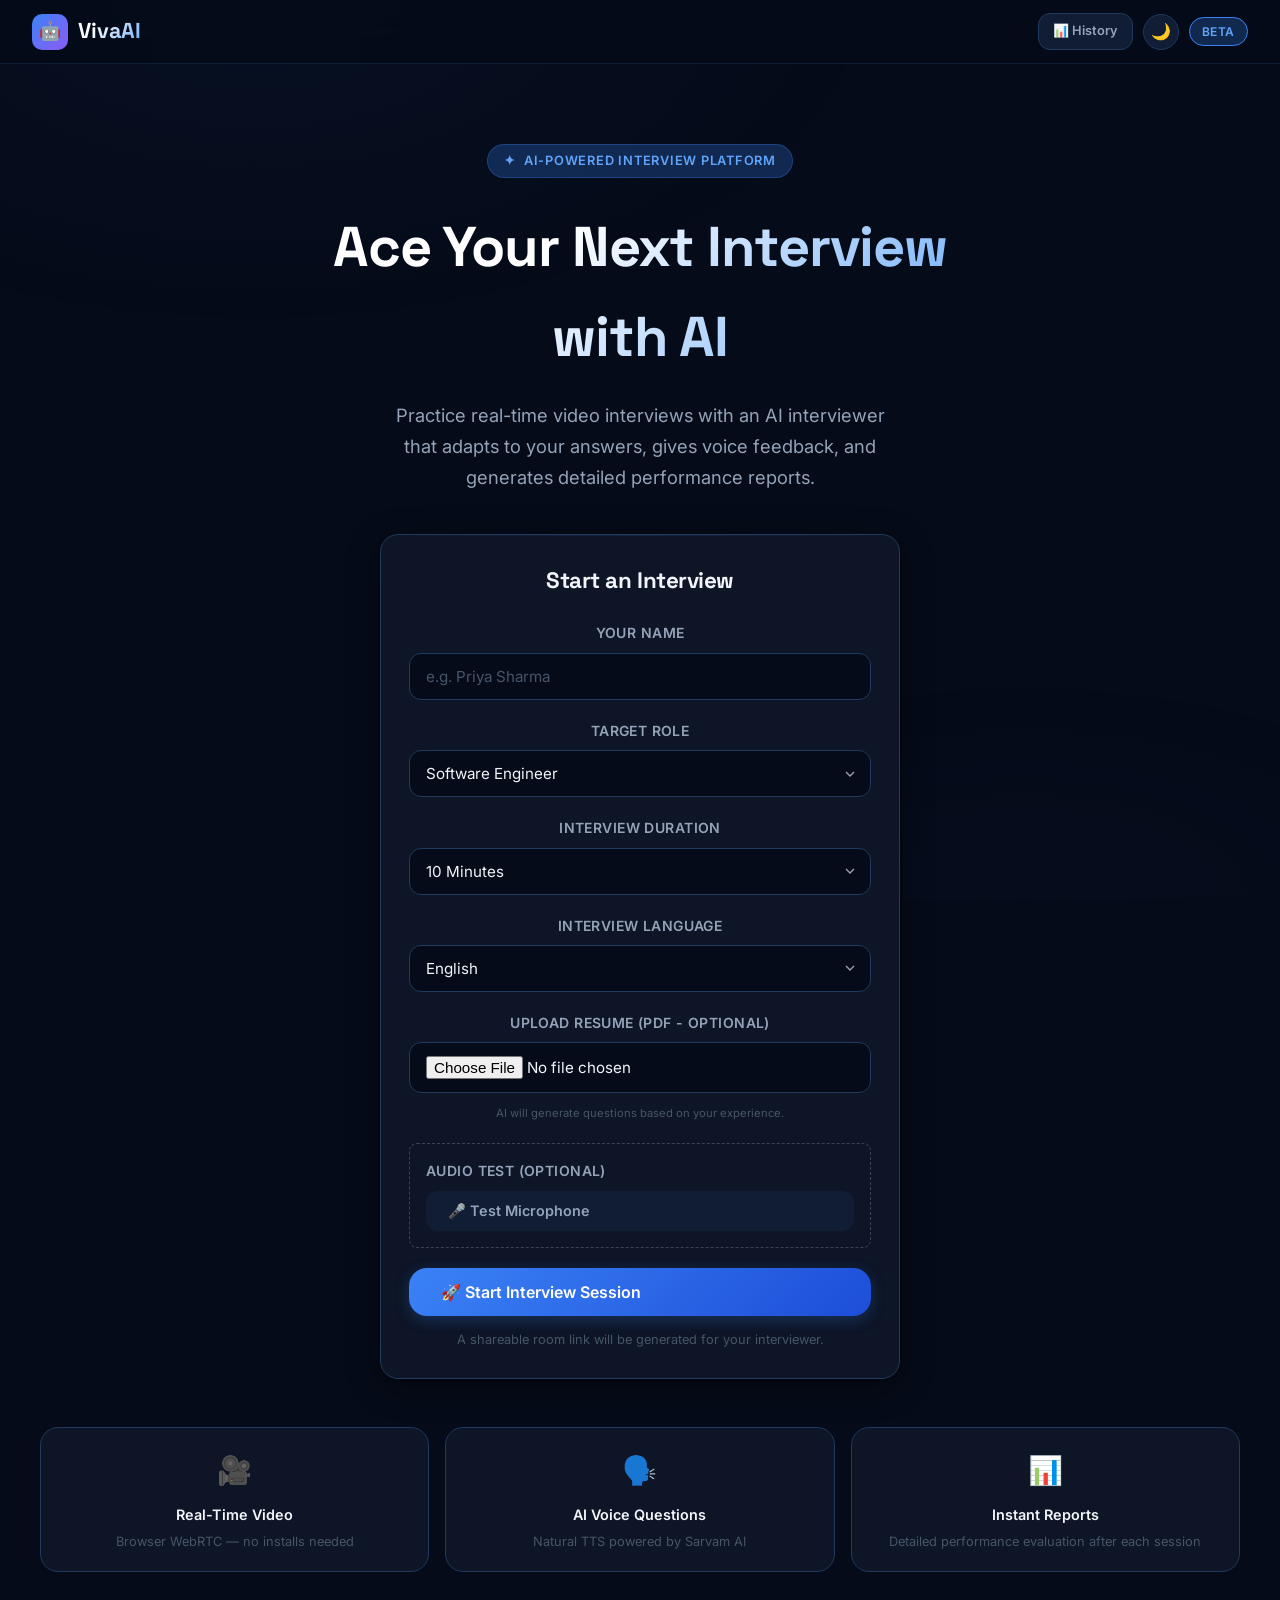
==== commit b4734d83: "feat: implement resume-based question generation and multilingual support" ====
--- a/templates/index.html
+++ b/templates/index.html
@@ -111,6 +111,27 @@
             const name = document.getElementById("candidateName").value.trim();
             const role = document.getElementById("role").value;
             const duration = parseInt(document.getElementById("duration").value) || 10;
+            const language = document.getElementById("language").value;
+            let resumeText = "";
+
+            const resumeFile = document.getElementById("resumeFile").files[0];
+            if (resumeFile) {
+                btn.innerHTML = "⏳ Uploading resume...";
+                const formData = new FormData();
+                formData.append("resume", resumeFile);
+                try {
+                    const uploadRes = await fetch("/api/interview/upload-resume", {
+                        method: "POST",
+                        body: formData
+                    });
+                    const uploadData = await uploadRes.json();
+                    if (uploadData.status === "success") {
+                        resumeText = uploadData.text;
+                    }
+                } catch (err) {
+                    console.error("Resume upload failed:", err);
+                }
+            }
 
             if (!name) {
                 showStatus("Please enter your name to continue.", "warning");
@@ -154,7 +175,7 @@
                 const res = await fetch("/api/interview/create", {
                     method: "POST",
                     headers: { "Content-Type": "application/json" },
-                    body: JSON.stringify({ room_id: roomId, role, candidate_name: name, duration })
+                    body: JSON.stringify({ room_id: roomId, role, candidate_name: name, duration, language, resume_text: resumeText })
                 });
 
                 const data = await res.json();
@@ -266,6 +287,27 @@
     <option value="50">50 Minutes</option>
     <option value="60">60 Minutes</option>
 </select>
+                </div>
+
+                <div class="form-group">
+                    <label class="form-label" for="language">Interview Language</label>
+                    <select class="form-input" id="language">
+                        <option value="English" selected>English</option>
+                        <option value="Hindi">Hindi (हिंदी)</option>
+                        <option value="Tamil">Tamil (தமிழ்)</option>
+                        <option value="Telugu">Telugu (తెలుగు)</option>
+                        <option value="Kannada">Kannada (కನ್ನಡ)</option>
+                        <option value="Malayalam">Malayalam (മലയാളం)</option>
+                        <option value="Marathi">Marathi (มరాఠీ)</option>
+                        <option value="Gujarati">Gujarati (ગુજરાતી)</option>
+                        <option value="Bengali">Bengali (বাংলা)</option>
+                    </select>
+                </div>
+
+                <div class="form-group">
+                    <label class="form-label" for="resumeFile">Upload Resume (PDF - Optional)</label>
+                    <input class="form-input" id="resumeFile" type="file" accept=".pdf">
+                    <p style="font-size: 0.7rem; color: var(--text-muted); margin-top: 4px;">AI will generate questions based on your experience.</p>
                 </div>
 
                 <!-- Mic Test Section -->
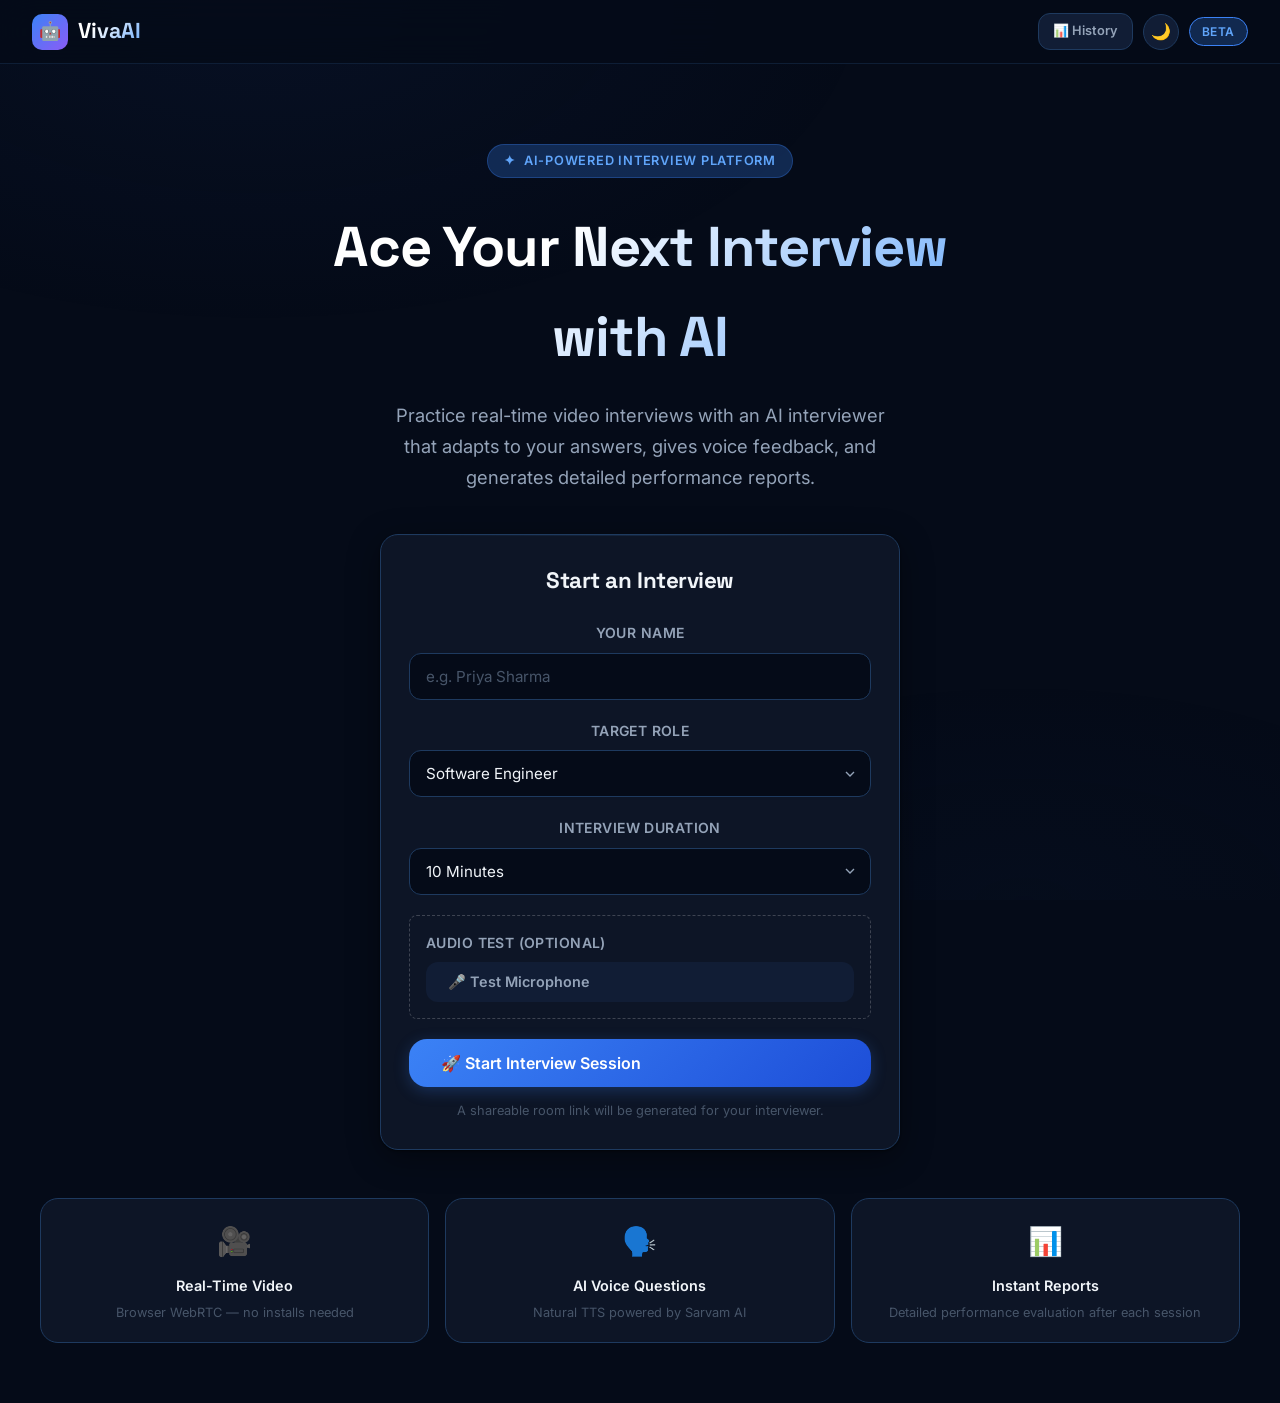
==== commit 364110b7: "Merge branch 'main' into feat/tech-architecture-upgrade" ====
--- a/templates/index.html
+++ b/templates/index.html
@@ -4,6 +4,8 @@
 <head>
     <meta charset="UTF-8">
     <meta name="viewport" content="width=device-width, initial-scale=1.0">
+    <script>window.__VIVAAI_API_KEY__ = {{ (vivaai_api_key or '')|tojson }};</script>
+    <script src="/static/js/api.js"></script>
     <script>
         // Apply saved theme on load
         (function() {
@@ -111,27 +113,6 @@
             const name = document.getElementById("candidateName").value.trim();
             const role = document.getElementById("role").value;
             const duration = parseInt(document.getElementById("duration").value) || 10;
-            const language = document.getElementById("language").value;
-            let resumeText = "";
-
-            const resumeFile = document.getElementById("resumeFile").files[0];
-            if (resumeFile) {
-                btn.innerHTML = "⏳ Uploading resume...";
-                const formData = new FormData();
-                formData.append("resume", resumeFile);
-                try {
-                    const uploadRes = await fetch("/api/interview/upload-resume", {
-                        method: "POST",
-                        body: formData
-                    });
-                    const uploadData = await uploadRes.json();
-                    if (uploadData.status === "success") {
-                        resumeText = uploadData.text;
-                    }
-                } catch (err) {
-                    console.error("Resume upload failed:", err);
-                }
-            }
 
             if (!name) {
                 showStatus("Please enter your name to continue.", "warning");
@@ -174,8 +155,8 @@
             try {
                 const res = await fetch("/api/interview/create", {
                     method: "POST",
-                    headers: { "Content-Type": "application/json" },
-                    body: JSON.stringify({ room_id: roomId, role, candidate_name: name, duration, language, resume_text: resumeText })
+                    headers: vivaaiApiHeaders({ "Content-Type": "application/json" }),
+                    body: JSON.stringify({ room_id: roomId, role, candidate_name: name, duration })
                 });
 
                 const data = await res.json();
@@ -287,27 +268,6 @@
     <option value="50">50 Minutes</option>
     <option value="60">60 Minutes</option>
 </select>
-                </div>
-
-                <div class="form-group">
-                    <label class="form-label" for="language">Interview Language</label>
-                    <select class="form-input" id="language">
-                        <option value="English" selected>English</option>
-                        <option value="Hindi">Hindi (हिंदी)</option>
-                        <option value="Tamil">Tamil (தமிழ்)</option>
-                        <option value="Telugu">Telugu (తెలుగు)</option>
-                        <option value="Kannada">Kannada (కನ್ನಡ)</option>
-                        <option value="Malayalam">Malayalam (മലയാളం)</option>
-                        <option value="Marathi">Marathi (มరాఠీ)</option>
-                        <option value="Gujarati">Gujarati (ગુજરાતી)</option>
-                        <option value="Bengali">Bengali (বাংলা)</option>
-                    </select>
-                </div>
-
-                <div class="form-group">
-                    <label class="form-label" for="resumeFile">Upload Resume (PDF - Optional)</label>
-                    <input class="form-input" id="resumeFile" type="file" accept=".pdf">
-                    <p style="font-size: 0.7rem; color: var(--text-muted); margin-top: 4px;">AI will generate questions based on your experience.</p>
                 </div>
 
                 <!-- Mic Test Section -->
--- a/static/css/style.css
+++ b/static/css/style.css
@@ -1239,4 +1239,55 @@
     .history-table th, .history-table td { padding: 10px 10px; }
     .batch-toolbar { flex-direction: column; text-align: center; }
     .batch-toolbar-right { justify-content: center; }
-}+}
+/* -- Dashboard Styles ---------------------------------- */
+.dashboard-row {
+    display: grid;
+    grid-template-columns: 1.5fr 1fr;
+    gap: 20px;
+    margin-bottom: 24px;
+}
+
+.chart-card h3 {
+    font-size: 1rem;
+    margin-bottom: 20px;
+    color: var(--text-secondary);
+}
+
+.chart-container {
+    height: 300px;
+    position: relative;
+}
+
+@media (max-width: 992px) {
+    .dashboard-row { grid-template-columns: 1fr; }
+}
+
+/* -- Premium AI Speaking Animation --------------------- */
+.ai-speaking {
+    position: relative;
+    overflow: hidden;
+}
+
+.ai-speaking::after {
+    content: '';
+    position: absolute;
+    bottom: 0; left: 0; right: 0;
+    height: 2px;
+    background: var(--accent);
+    animation: wave-animation 1.5s ease-in-out infinite;
+}
+
+@keyframes wave-animation {
+    0%, 100% { transform: scaleX(0.1); opacity: 0; }
+    50% { transform: scaleX(1); opacity: 1; }
+}
+
+.pulse-glow {
+    animation: pulse-glow 2s ease-in-out infinite;
+}
+
+@keyframes pulse-glow {
+    0%, 100% { box-shadow: 0 0 0 0 var(--accent-glow); }
+    50% { box-shadow: 0 0 20px 5px var(--accent-glow); }
+}
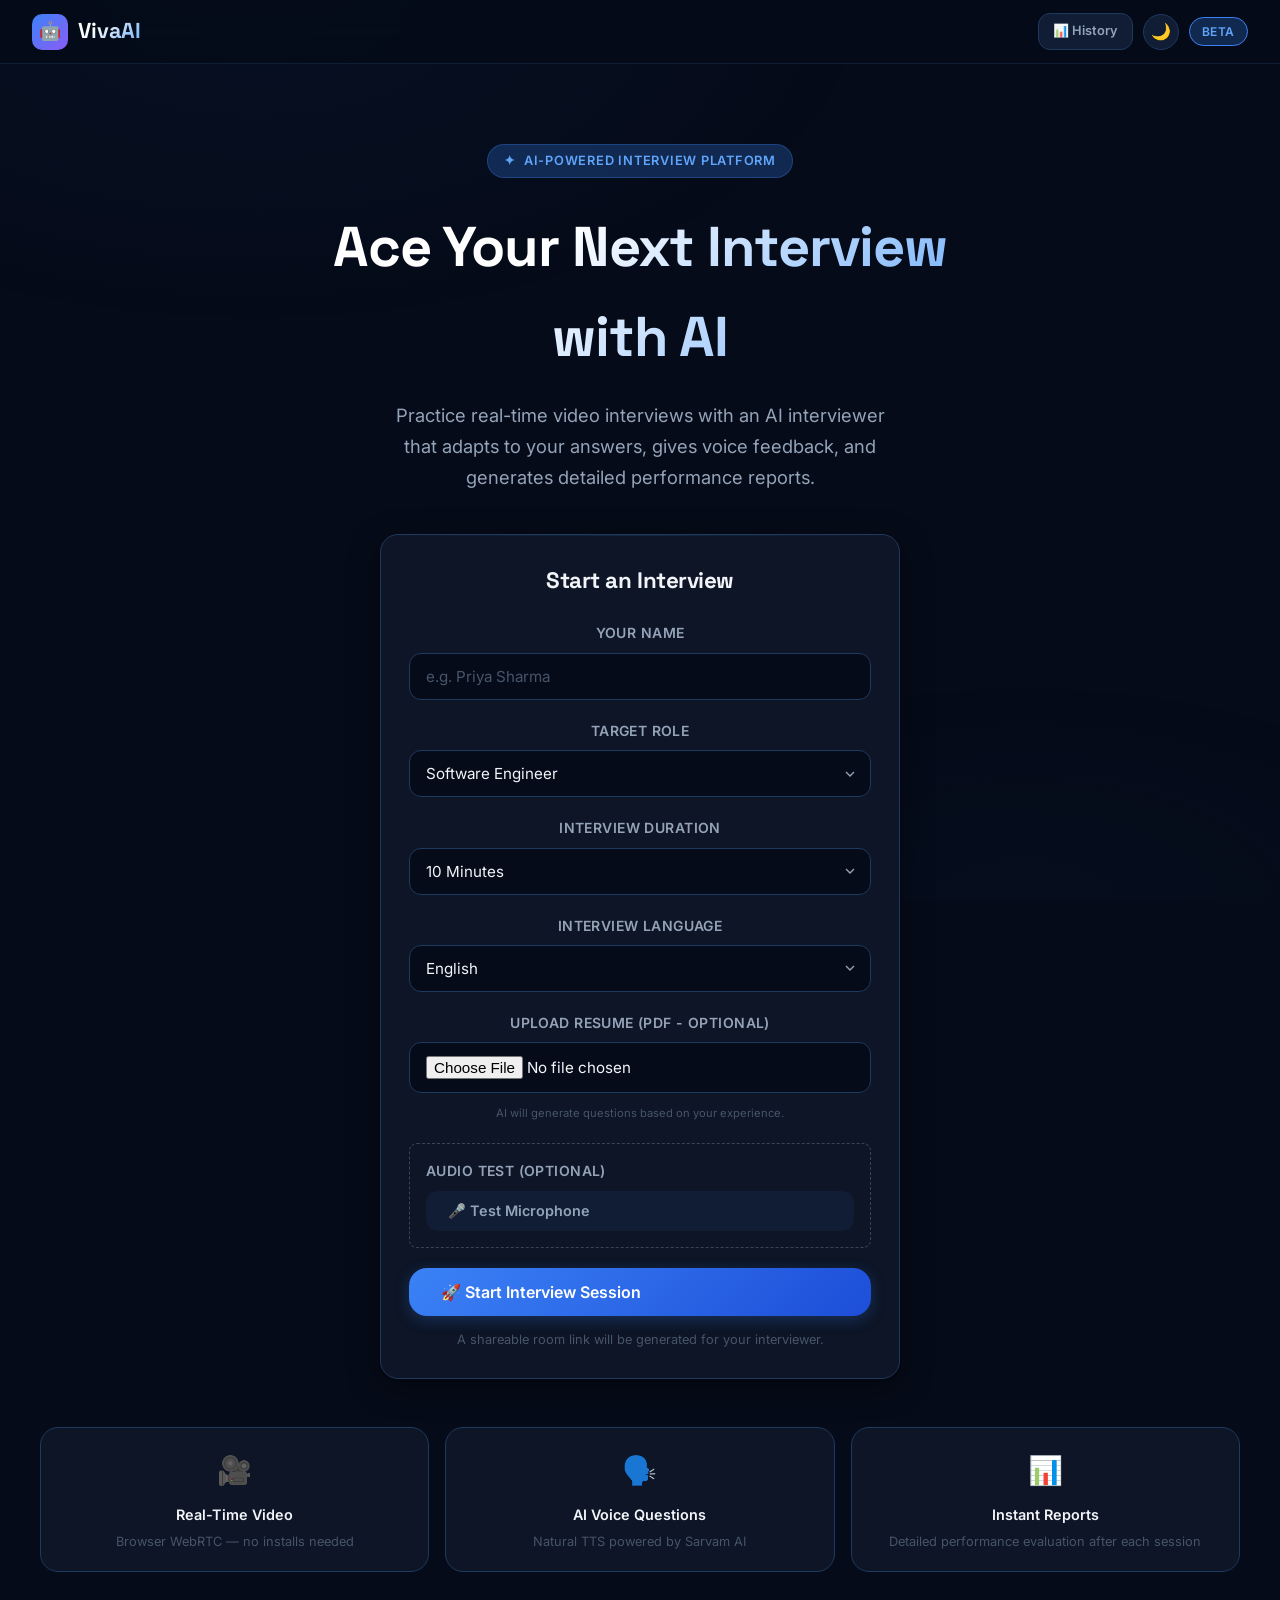
==== commit 97a305ee: "Merge 510b707d32bfe888218acd11d3b1e49c3cd53b9b into 094af93e062d3d1bdd7dac207b083cf4256ec62d" ====
--- a/templates/index.html
+++ b/templates/index.html
@@ -4,8 +4,6 @@
 <head>
     <meta charset="UTF-8">
     <meta name="viewport" content="width=device-width, initial-scale=1.0">
-    <script>window.__VIVAAI_API_KEY__ = {{ (vivaai_api_key or '')|tojson }};</script>
-    <script src="/static/js/api.js"></script>
     <script>
         // Apply saved theme on load
         (function() {
@@ -113,6 +111,27 @@
             const name = document.getElementById("candidateName").value.trim();
             const role = document.getElementById("role").value;
             const duration = parseInt(document.getElementById("duration").value) || 10;
+            const language = document.getElementById("language").value;
+            let resumeText = "";
+
+            const resumeFile = document.getElementById("resumeFile").files[0];
+            if (resumeFile) {
+                btn.innerHTML = "⏳ Uploading resume...";
+                const formData = new FormData();
+                formData.append("resume", resumeFile);
+                try {
+                    const uploadRes = await fetch("/api/interview/upload-resume", {
+                        method: "POST",
+                        body: formData
+                    });
+                    const uploadData = await uploadRes.json();
+                    if (uploadData.status === "success") {
+                        resumeText = uploadData.text;
+                    }
+                } catch (err) {
+                    console.error("Resume upload failed:", err);
+                }
+            }
 
             if (!name) {
                 showStatus("Please enter your name to continue.", "warning");
@@ -155,8 +174,8 @@
             try {
                 const res = await fetch("/api/interview/create", {
                     method: "POST",
-                    headers: vivaaiApiHeaders({ "Content-Type": "application/json" }),
-                    body: JSON.stringify({ room_id: roomId, role, candidate_name: name, duration })
+                    headers: { "Content-Type": "application/json" },
+                    body: JSON.stringify({ room_id: roomId, role, candidate_name: name, duration, language, resume_text: resumeText })
                 });
 
                 const data = await res.json();
@@ -268,6 +287,27 @@
     <option value="50">50 Minutes</option>
     <option value="60">60 Minutes</option>
 </select>
+                </div>
+
+                <div class="form-group">
+                    <label class="form-label" for="language">Interview Language</label>
+                    <select class="form-input" id="language">
+                        <option value="English" selected>English</option>
+                        <option value="Hindi">Hindi (हिंदी)</option>
+                        <option value="Tamil">Tamil (தமிழ்)</option>
+                        <option value="Telugu">Telugu (తెలుగు)</option>
+                        <option value="Kannada">Kannada (కನ್ನಡ)</option>
+                        <option value="Malayalam">Malayalam (മലയാളం)</option>
+                        <option value="Marathi">Marathi (มరాఠీ)</option>
+                        <option value="Gujarati">Gujarati (ગુજરાતી)</option>
+                        <option value="Bengali">Bengali (বাংলা)</option>
+                    </select>
+                </div>
+
+                <div class="form-group">
+                    <label class="form-label" for="resumeFile">Upload Resume (PDF - Optional)</label>
+                    <input class="form-input" id="resumeFile" type="file" accept=".pdf">
+                    <p style="font-size: 0.7rem; color: var(--text-muted); margin-top: 4px;">AI will generate questions based on your experience.</p>
                 </div>
 
                 <!-- Mic Test Section -->
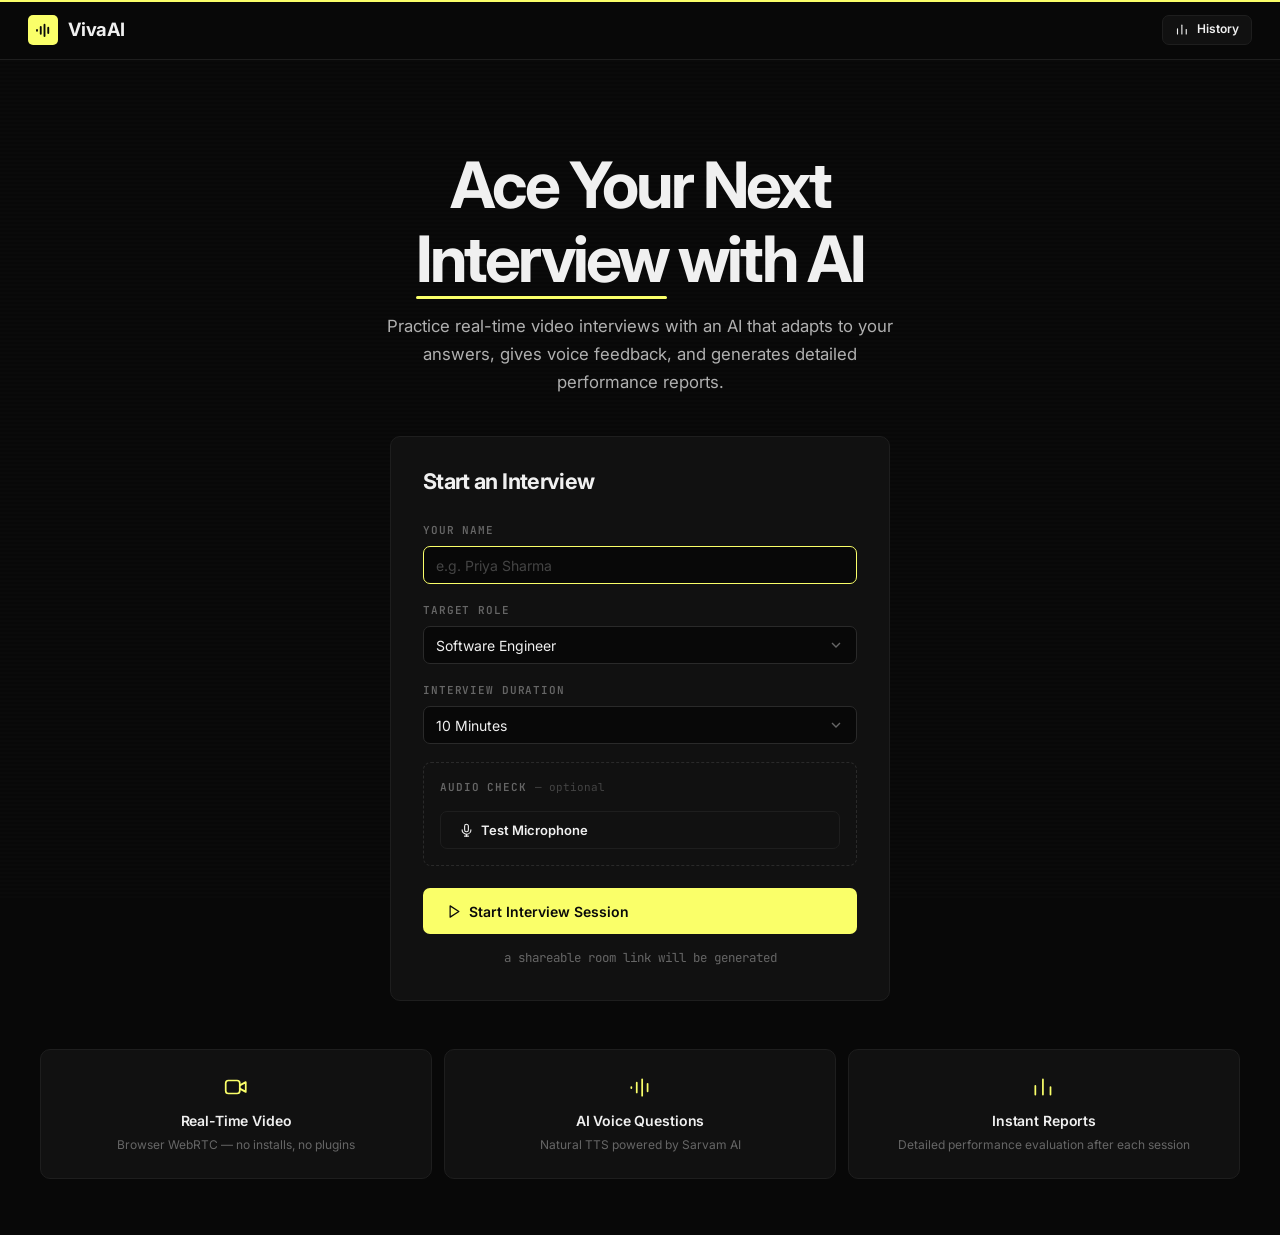
==== commit 5d7d6be9: "UI: restyle frontend to ClickHouse design system" ====
--- a/templates/index.html
+++ b/templates/index.html
@@ -4,26 +4,17 @@
 <head>
     <meta charset="UTF-8">
     <meta name="viewport" content="width=device-width, initial-scale=1.0">
+    <script>window.__VIVAAI_API_KEY__ = {{ (vivaai_api_key or '')|tojson }};</script>
+    <script src="/static/js/api.js"></script>
+    <script src="/static/js/icons.js"></script>
     <script>
-        // Apply saved theme on load
-        (function() {
-            const saved = localStorage.getItem("vivaai-theme") || "dark";
-            document.documentElement.setAttribute("data-theme", saved);
-            const btn = document.getElementById("themeToggle");
-            if (btn) btn.textContent = saved === "light" ? "☀️" : "🌙";
-        })();
+        document.documentElement.setAttribute("data-theme", "dark");
+
         function showStatus(msg, type = "info") {
             const el = document.getElementById("statusMsg");
-            let icon = "";
-
-if (type === "success") icon = "✅ ";
-else if (type === "error") icon = "❌ ";
-else if (type === "warning") icon = "⚠️ ";
-else icon = "ℹ️ ";
-
-el.textContent = icon + msg;
+            el.innerHTML = `<span>${msg}</span>`;
             el.className = `status-msg status-${type}`;
-            el.style.display = "block";
+            el.style.display = "flex";
         }
 
         let micStream = null;
@@ -40,7 +31,6 @@
                 btn.disabled = true;
 
                 micStream = await navigator.mediaDevices.getUserMedia({ audio: true });
-
                 audioContext = new (window.AudioContext || window.webkitAudioContext)();
                 analyser = audioContext.createAnalyser();
                 analyser.fftSize = 256;
@@ -57,28 +47,20 @@
                 function updateMeter() {
                     analyser.getByteFrequencyData(dataArray);
                     let sum = 0;
-                    for (let i = 0; i < dataArray.length; i++) {
-                        sum += dataArray[i];
-                    }
+                    for (let i = 0; i < dataArray.length; i++) sum += dataArray[i];
                     const average = sum / dataArray.length;
-
-                    // Map frequency amplitude average to 0-100% width
                     const percent = Math.min(100, (average / 100) * 100);
                     volumeBar.style.width = percent + "%";
-
-                    // Change color based on volume (pitch proxy)
-                    if (percent > 80) volumeBar.style.background = "#ef4444"; // red (too loud)
-                    else if (percent > 50) volumeBar.style.background = "#eab308"; // yellow
-                    else volumeBar.style.background = "#22c55e"; // green
-
+                    if (percent > 80) volumeBar.style.background = "#ef4444";
+                    else if (percent > 50) volumeBar.style.background = "#eab308";
+                    else volumeBar.style.background = "#22c55e";
                     animationId = requestAnimationFrame(updateMeter);
                 }
 
                 updateMeter();
                 showStatus("Microphone access granted. Speak to test your audio level.", "success");
             } catch (err) {
-                console.error(err);
-                btn.textContent = "🎤 Test Microphone";
+                btn.innerHTML = `<svg class="icon" viewBox="0 0 24 24" fill="none" stroke="currentColor" stroke-width="1.8" stroke-linecap="round" stroke-linejoin="round"><path d="M12 2a3 3 0 0 0-3 3v6a3 3 0 0 0 6 0V5a3 3 0 0 0-3-3Z"/><path d="M19 11a7 7 0 0 1-14 0"/><path d="M12 18v3"/><path d="M9 21h6"/></svg><span>Test Microphone</span>`;
                 btn.disabled = false;
                 showStatus("Microphone access denied. Please allow permissions.", "error");
             }
@@ -86,23 +68,17 @@
 
         function stopMicTest() {
             if (animationId) cancelAnimationFrame(animationId);
-            if (micStream) {
-                micStream.getTracks().forEach(track => track.stop());
-                micStream = null;
-            }
-            if (audioContext && audioContext.state !== "closed") {
-                audioContext.close();
-            }
+            if (micStream) { micStream.getTracks().forEach(t => t.stop()); micStream = null; }
+            if (audioContext && audioContext.state !== "closed") audioContext.close();
 
             const btn = document.getElementById("testMicBtn");
             const controls = document.getElementById("micMeterControls");
             if (btn) {
                 btn.style.display = "inline-flex";
-                btn.textContent = "🎤 Test Microphone";
+                btn.innerHTML = `<svg class="icon" viewBox="0 0 24 24" fill="none" stroke="currentColor" stroke-width="1.8" stroke-linecap="round" stroke-linejoin="round"><path d="M12 2a3 3 0 0 0-3 3v6a3 3 0 0 0 6 0V5a3 3 0 0 0-3-3Z"/><path d="M19 11a7 7 0 0 1-14 0"/><path d="M12 18v3"/><path d="M9 21h6"/></svg><span>Test Microphone</span>`;
                 btn.disabled = false;
             }
             if (controls) controls.style.display = "none";
-
             const el = document.getElementById("statusMsg");
             if (el && el.classList.contains("status-success")) el.style.display = "none";
         }
@@ -111,27 +87,6 @@
             const name = document.getElementById("candidateName").value.trim();
             const role = document.getElementById("role").value;
             const duration = parseInt(document.getElementById("duration").value) || 10;
-            const language = document.getElementById("language").value;
-            let resumeText = "";
-
-            const resumeFile = document.getElementById("resumeFile").files[0];
-            if (resumeFile) {
-                btn.innerHTML = "⏳ Uploading resume...";
-                const formData = new FormData();
-                formData.append("resume", resumeFile);
-                try {
-                    const uploadRes = await fetch("/api/interview/upload-resume", {
-                        method: "POST",
-                        body: formData
-                    });
-                    const uploadData = await uploadRes.json();
-                    if (uploadData.status === "success") {
-                        resumeText = uploadData.text;
-                    }
-                } catch (err) {
-                    console.error("Resume upload failed:", err);
-                }
-            }
 
             if (!name) {
                 showStatus("Please enter your name to continue.", "warning");
@@ -141,20 +96,17 @@
 
             const btn = document.getElementById("startBtn");
             btn.disabled = true;
-            btn.innerHTML = "⏳ Checking permissions...";
-
-            // Pre-flight check for camera & mic permissions
+            btn.innerHTML = `<svg class="icon icon-spin" viewBox="0 0 24 24" fill="none" stroke="currentColor" stroke-width="2"><path d="M21 12a9 9 0 1 1-6.219-8.56"/></svg><span>Checking permissions...</span>`;
+
             try {
-                if (typeof stopMicTest === "function") stopMicTest(); // Ensure our test mic is closed
-
+                if (typeof stopMicTest === "function") stopMicTest();
                 if (!navigator.mediaDevices || !navigator.mediaDevices.getUserMedia) {
-                    throw new Error("Your browser does not support camera/microphone access in this context (try using localhost instead of your IP).");
+                    throw new Error("Your browser does not support camera/microphone access in this context.");
                 }
                 const testStream = await navigator.mediaDevices.getUserMedia({ video: true, audio: true });
-                // Permission granted, close tracks immediately
                 testStream.getTracks().forEach(track => track.stop());
             } catch (err) {
-                let msg = "Camera/microphone access denied. Please click the camera icon in your address bar to allow permissions, then try again.";
+                let msg = "Camera/microphone access denied. Click the camera icon in your address bar to allow permissions.";
                 if (err.name === "NotFoundError" || err.name === "DevicesNotFoundError") {
                     msg = "No camera or microphone found. Please connect your devices and try again.";
                 } else if (err.message && err.message.includes("context")) {
@@ -162,11 +114,11 @@
                 }
                 showStatus(msg, "error");
                 btn.disabled = false;
-                btn.textContent = "🚀 Start Interview Session";
+                btn.innerHTML = `<span>Start Interview Session</span>`;
                 return;
             }
 
-            btn.innerHTML = "🚀 Creating room...";
+            btn.innerHTML = `<svg class="icon icon-spin" viewBox="0 0 24 24" fill="none" stroke="currentColor" stroke-width="2"><path d="M21 12a9 9 0 1 1-6.219-8.56"/></svg><span>Creating room...</span>`;
             showStatus("Permissions granted. Setting up your interview room…", "info");
 
             const roomId = Math.random().toString(36).substring(2, 8).toUpperCase();
@@ -174,12 +126,10 @@
             try {
                 const res = await fetch("/api/interview/create", {
                     method: "POST",
-                    headers: { "Content-Type": "application/json" },
-                    body: JSON.stringify({ room_id: roomId, role, candidate_name: name, duration, language, resume_text: resumeText })
+                    headers: vivaaiApiHeaders({ "Content-Type": "application/json" }),
+                    body: JSON.stringify({ room_id: roomId, role, candidate_name: name, duration })
                 });
-
                 const data = await res.json();
-
                 if (data.status === "created") {
                     window.location.href = `/interview/${data.room_id}`;
                 } else {
@@ -188,71 +138,194 @@
             } catch (err) {
                 showStatus("Error: " + err.message, "error");
                 btn.disabled = false;
-                btn.textContent = "🚀 Start Interview Session";
+                btn.innerHTML = `<span>Start Interview Session</span>`;
             }
         }
 
-       document.getElementById("candidateName").addEventListener("keypress", (e) => {
-    if (e.key === "Enter") {
-        createInterview();
-    }
-});
-window.onload = () => {
-    document.getElementById("candidateName").focus();
-};
-
-// Theme toggle
-function toggleTheme() {
-    const html = document.documentElement;
-    const btn = document.getElementById("themeToggle");
-    const isDark = html.getAttribute("data-theme") !== "light";
-    html.setAttribute("data-theme", isDark ? "light" : "dark");
-    btn.textContent = isDark ? "☀️" : "🌙";
-    localStorage.setItem("vivaai-theme", isDark ? "light" : "dark");
-}
-
+        window.onload = () => {
+            document.getElementById("candidateName").addEventListener("keypress", (e) => {
+                if (e.key === "Enter") createInterview();
+            });
+            document.getElementById("candidateName").focus();
+
+            // Stagger feature card entrance
+            document.querySelectorAll('.feature-card').forEach((el, i) => {
+                el.style.animationDelay = `${0.1 + i * 0.08}s`;
+            });
+        };
     </script>
-    <meta name="description"
-    content="VivaAI — AI-powered real-time video call interview platform. Practice technical and HR interviews with an intelligent AI interviewer.">
+    <meta name="description" content="VivaAI — AI-powered real-time video call interview platform.">
     <title>VivaAI — AI Interview Platform</title>
     <link rel="stylesheet" href="/static/css/style.css">
+    <style>
+        /* ── Scanline texture overlay ── */
+        body::after {
+            content: '';
+            position: fixed;
+            inset: 0;
+            background-image: repeating-linear-gradient(
+                0deg,
+                transparent,
+                transparent 2px,
+                rgba(255,255,255,0.012) 2px,
+                rgba(255,255,255,0.012) 4px
+            );
+            pointer-events: none;
+            z-index: 0;
+        }
+
+        /* ── Animated waveform logo ── */
+        .logo-icon svg path {
+            transform-origin: bottom center;
+            animation: wave-bar 1.4s ease-in-out infinite;
+        }
+        .logo-icon svg path:nth-child(1) { animation-delay: 0s; }
+        .logo-icon svg path:nth-child(2) { animation-delay: 0.15s; }
+        .logo-icon svg path:nth-child(3) { animation-delay: 0.3s; }
+        .logo-icon svg path:nth-child(4) { animation-delay: 0.45s; }
+
+        @keyframes wave-bar {
+            0%, 100% { opacity: 0.5; transform: scaleY(0.6); }
+            50%       { opacity: 1;   transform: scaleY(1.2); }
+        }
+
+        /* ── Hero title — letter stagger ── */
+        .hero-title {
+            animation: title-in 0.6s cubic-bezier(0.22,1,0.36,1) both;
+        }
+        .hero-subtitle {
+            animation: title-in 0.6s cubic-bezier(0.22,1,0.36,1) 0.1s both;
+        }
+        @keyframes title-in {
+            from { opacity: 0; transform: translateY(18px); }
+            to   { opacity: 1; transform: translateY(0); }
+        }
+
+        /* ── Card entrance ── */
+        .create-card {
+            animation: card-rise 0.55s cubic-bezier(0.22,1,0.36,1) 0.18s both;
+        }
+        @keyframes card-rise {
+            from { opacity: 0; transform: translateY(28px); }
+            to   { opacity: 1; transform: translateY(0); }
+        }
+
+        /* ── Feature cards ── */
+        .feature-card {
+            opacity: 0;
+            animation: feature-in 0.45s cubic-bezier(0.22,1,0.36,1) both;
+        }
+        @keyframes feature-in {
+            from { opacity: 0; transform: translateY(16px); }
+            to   { opacity: 1; transform: translateY(0); }
+        }
+
+        /* ── Start button shimmer ── */
+        #startBtn {
+            overflow: hidden;
+        }
+        #startBtn::before {
+            content: '';
+            position: absolute;
+            top: 0; left: -100%;
+            width: 60%;
+            height: 100%;
+            background: linear-gradient(90deg, transparent, rgba(255,255,255,0.18), transparent);
+            transform: skewX(-20deg);
+            transition: none;
+        }
+        #startBtn:not(:disabled):hover::before {
+            animation: shimmer 0.6s ease;
+        }
+        @keyframes shimmer {
+            from { left: -100%; }
+            to   { left: 160%; }
+        }
+
+        /* ── Window chrome dot pulse ── */
+        .window-chrome-dot.live {
+            animation: live-pulse 2s ease-in-out infinite;
+        }
+        @keyframes live-pulse {
+            0%, 100% { opacity: 1; box-shadow: 0 0 0 0 rgba(34,197,94,0.5); }
+            50%       { opacity: 0.8; box-shadow: 0 0 0 4px rgba(34,197,94,0); }
+        }
+
+        /* ── Feature icon hover ── */
+        .feature-card:hover .feature-icon svg {
+            transform: scale(1.1);
+            transition: transform 0.2s ease;
+        }
+        .feature-icon svg { transition: transform 0.2s ease; }
+
+        /* ── Accent underline on hero title ── */
+        .hero-title span {
+            position: relative;
+            display: inline-block;
+        }
+        .hero-title span::after {
+            content: '';
+            position: absolute;
+            left: 0; bottom: -4px;
+            height: 3px;
+            width: 100%;
+            background: var(--accent);
+            border-radius: 2px;
+            transform: scaleX(0);
+            transform-origin: left;
+            animation: underline-in 0.5s cubic-bezier(0.22,1,0.36,1) 0.55s forwards;
+        }
+        @keyframes underline-in {
+            from { transform: scaleX(0); }
+            to   { transform: scaleX(1); }
+        }
+
+        /* Status message with icon gap */
+        .status-msg { gap: 8px; }
+    </style>
 </head>
 
 <body>
 
     <header class="header">
         <a class="logo" href="/">
-            <div class="logo-icon">🤖</div>
+            <div class="logo-icon">
+                <svg viewBox="0 0 24 24" fill="none" stroke="currentColor" stroke-width="2.5" stroke-linecap="round" width="18" height="18" aria-hidden="true">
+                    <path d="M4 12v1"/>
+                    <path d="M9 8v9"/>
+                    <path d="M14 5v15"/>
+                    <path d="M19 9v7"/>
+                </svg>
+            </div>
             <span class="logo-text">VivaAI</span>
         </a>
         <div style="display:flex; align-items:center; gap:10px;">
-    <a href="/history" class="btn btn-ghost btn-sm" style="text-decoration:none;">📊 History</a>
-    <button class="theme-toggle" id="themeToggle" onclick="toggleTheme()" title="Toggle theme">🌙</button>
-    <span class="header-badge">Beta</span>
-</div>
+            <a href="/history" class="btn btn-ghost btn-sm" style="text-decoration:none;">
+                <svg class="icon" viewBox="0 0 24 24" fill="none" stroke="currentColor" stroke-width="1.8" stroke-linecap="round" stroke-linejoin="round" aria-hidden="true">
+                    <path d="M4 19V11"/><path d="M11 19V5"/><path d="M18 19v-7"/>
+                </svg>
+                History
+            </a>
+        </div>
     </header>
 
     <main>
         <section class="hero container">
-            <div class="hero-eyebrow">
-                <span>✦</span> AI-Powered Interview Platform
-            </div>
-            <h1 class="hero-title">Ace Your Next Interview<br>with AI</h1>
+            <h1 class="hero-title">Ace Your Next<br><span>Interview</span> with AI</h1>
             <p class="hero-subtitle">
-                Practice real-time video interviews with an AI interviewer that adapts to your answers, gives voice
-                feedback, and generates detailed performance reports.
+                Practice real-time video interviews with an AI that adapts to your answers,
+                gives voice feedback, and generates detailed performance reports.
             </p>
 
             <!-- Create Interview Card -->
-            <div class="card create-card fade-in">
-                <h2 style="margin-bottom: 24px; font-size: 1.4rem;">Start an Interview</h2>
+            <div class="card create-card">
+                <h2 style="margin-bottom: 28px; font-size: 1.35rem;">Start an Interview</h2>
 
                 <div id="statusMsg" class="status-msg"></div>
 
                 <div class="form-group">
                     <label class="form-label" for="candidateName">Your Name</label>
-                    <input class="form-input" id="candidateName" type="text" placeholder="e.g. Priya Sharma"
-                        autocomplete="name">
+                    <input class="form-input" id="candidateName" type="text" placeholder="e.g. Priya Sharma" autocomplete="name">
                 </div>
 
                 <div class="form-group">
@@ -276,94 +349,88 @@
 
                 <div class="form-group">
                     <label class="form-label" for="duration">Interview Duration</label>
-                    <!-- Replace existing duration select -->
-<select class="form-input" id="duration">
-    <option value="5">5 Minutes</option>
-    <option value="10" selected>10 Minutes</option>
-    <option value="15">15 Minutes</option>
-    <option value="20">20 Minutes</option>
-    <option value="30">30 Minutes</option>
-    <option value="40">40 Minutes</option>
-    <option value="50">50 Minutes</option>
-    <option value="60">60 Minutes</option>
-</select>
-                </div>
-
-                <div class="form-group">
-                    <label class="form-label" for="language">Interview Language</label>
-                    <select class="form-input" id="language">
-                        <option value="English" selected>English</option>
-                        <option value="Hindi">Hindi (हिंदी)</option>
-                        <option value="Tamil">Tamil (தமிழ்)</option>
-                        <option value="Telugu">Telugu (తెలుగు)</option>
-                        <option value="Kannada">Kannada (కನ್ನಡ)</option>
-                        <option value="Malayalam">Malayalam (മലയാളం)</option>
-                        <option value="Marathi">Marathi (มరాఠీ)</option>
-                        <option value="Gujarati">Gujarati (ગુજરાતી)</option>
-                        <option value="Bengali">Bengali (বাংলা)</option>
+                    <select class="form-input" id="duration">
+                        <option value="5">5 Minutes</option>
+                        <option value="10" selected>10 Minutes</option>
+                        <option value="15">15 Minutes</option>
+                        <option value="20">20 Minutes</option>
+                        <option value="30">30 Minutes</option>
+                        <option value="40">40 Minutes</option>
+                        <option value="50">50 Minutes</option>
+                        <option value="60">60 Minutes</option>
                     </select>
                 </div>
 
-                <div class="form-group">
-                    <label class="form-label" for="resumeFile">Upload Resume (PDF - Optional)</label>
-                    <input class="form-input" id="resumeFile" type="file" accept=".pdf">
-                    <p style="font-size: 0.7rem; color: var(--text-muted); margin-top: 4px;">AI will generate questions based on your experience.</p>
-                </div>
-
-                <!-- Mic Test Section -->
-                <div class="form-group mic-test-group"
-                    style="text-align: center; border: 1px dashed rgba(255,255,255,0.2); padding: 16px; border-radius: 8px;">
-                    <label class="form-label" style="text-align: left;">Audio Test (Optional)</label>
-                    <button class="btn btn-ghost" id="testMicBtn" onclick="testMicrophone()" type="button"
-                        style="width: 100%; border: 1px solid var(--border-color);">
-                        🎤 Test Microphone
+                <!-- Mic Test -->
+                <div class="form-group mic-test-group" style="border: 1px dashed var(--border-strong); padding: 16px; border-radius: 8px;">
+                    <label class="form-label" style="text-align: left; margin-bottom: 8px;">Audio Check <span style="color:var(--text-muted-soft); font-weight:400; text-transform:none; letter-spacing:0;">— optional</span></label>
+                    <button class="btn btn-ghost" id="testMicBtn" onclick="testMicrophone()" type="button" style="width: 100%; border: 1px solid var(--border);">
+                        <svg class="icon" viewBox="0 0 24 24" fill="none" stroke="currentColor" stroke-width="1.8" stroke-linecap="round" stroke-linejoin="round" aria-hidden="true">
+                            <path d="M12 2a3 3 0 0 0-3 3v6a3 3 0 0 0 6 0V5a3 3 0 0 0-3-3Z"/>
+                            <path d="M19 11a7 7 0 0 1-14 0"/>
+                            <path d="M12 18v3"/><path d="M9 21h6"/>
+                        </svg>
+                        <span>Test Microphone</span>
                     </button>
-                    <div id="micMeterControls" style="display: none;">
-                        <span
-                            style="font-size: 0.85rem; color: var(--text-muted); margin-bottom: 8px; display: block;">Speak
-                            to test your microphone</span>
-                        <div
-                            style="width: 100%; height: 10px; background: rgba(0,0,0,0.3); border-radius: 6px; overflow: hidden; margin-bottom: 12px; border: 1px solid rgba(255,255,255,0.1);">
-                            <div id="micVolumeBar"
-                                style="height: 100%; width: 0%; background: var(--success); transition: width 0.05s ease;">
-                            </div>
+                    <div id="micMeterControls" style="display: none; margin-top: 12px;">
+                        <span style="font-size: 0.82rem; color: var(--text-muted); margin-bottom: 8px; display: block; font-family: var(--font-mono);">speak to test your mic</span>
+                        <div style="width: 100%; height: 6px; background: rgba(255,255,255,0.06); border-radius: 6px; overflow: hidden; margin-bottom: 12px;">
+                            <div id="micVolumeBar" style="height: 100%; width: 0%; background: var(--success); transition: width 0.05s ease; border-radius: 6px;"></div>
                         </div>
-                        <button class="btn btn-ghost btn-sm" onclick="stopMicTest()" type="button"
-                            style="color: var(--danger);">Stop Test</button>
+                        <button class="btn btn-ghost btn-sm" onclick="stopMicTest()" type="button" style="color: var(--danger); border-color: var(--danger);">
+                            <svg class="icon" viewBox="0 0 24 24" fill="none" stroke="currentColor" stroke-width="2" stroke-linecap="round" aria-hidden="true">
+                                <rect x="6" y="6" width="12" height="12" rx="2"/>
+                            </svg>
+                            Stop Test
+                        </button>
                     </div>
                 </div>
 
-                <button class="btn btn-primary btn-lg" id="startBtn" onclick="createInterview()" style="width: 100%;">
-                    🚀 Start Interview Session
+                <button class="btn btn-primary btn-lg" id="startBtn" onclick="createInterview()" style="width: 100%; margin-top: 4px;">
+                    <svg class="icon" viewBox="0 0 24 24" fill="none" stroke="currentColor" stroke-width="2" stroke-linecap="round" stroke-linejoin="round" aria-hidden="true">
+                        <polygon points="5 3 19 12 5 21 5 3"/>
+                    </svg>
+                    Start Interview Session
                 </button>
 
-                <p style="text-align: center; color: var(--text-muted); font-size: 0.8rem; margin-top: 14px;">
-                    A shareable room link will be generated for your interviewer.
+                <p style="text-align: center; color: var(--text-muted); font-size: 0.78rem; margin-top: 14px; font-family: var(--font-mono);">
+                    a shareable room link will be generated
                 </p>
             </div>
-            
+
             <!-- Features -->
             <div class="features-grid">
                 <div class="feature-card">
-                    <div class="feature-icon">🎥</div>
+                    <div class="feature-icon">
+                        <svg viewBox="0 0 24 24" fill="none" stroke="currentColor" stroke-width="1.6" stroke-linecap="round" stroke-linejoin="round" width="26" height="26" aria-hidden="true">
+                            <rect x="2.5" y="6" width="13" height="12" rx="2.5"/>
+                            <path d="M15.5 10.5 21 7.5v9l-5.5-3"/>
+                        </svg>
+                    </div>
                     <div class="feature-title">Real-Time Video</div>
-                    <div class="feature-desc">Browser WebRTC — no installs needed</div>
+                    <div class="feature-desc">Browser WebRTC — no installs, no plugins</div>
                 </div>
                 <div class="feature-card">
-                    <div class="feature-icon">🗣️</div>
+                    <div class="feature-icon">
+                        <svg viewBox="0 0 24 24" fill="none" stroke="currentColor" stroke-width="1.6" stroke-linecap="round" stroke-linejoin="round" width="26" height="26" aria-hidden="true">
+                            <path d="M4 12v1"/><path d="M9 8v9"/><path d="M14 5v15"/><path d="M19 9v7"/>
+                        </svg>
+                    </div>
                     <div class="feature-title">AI Voice Questions</div>
                     <div class="feature-desc">Natural TTS powered by Sarvam AI</div>
                 </div>
                 <div class="feature-card">
-                    <div class="feature-icon">📊</div>
+                    <div class="feature-icon">
+                        <svg viewBox="0 0 24 24" fill="none" stroke="currentColor" stroke-width="1.6" stroke-linecap="round" stroke-linejoin="round" width="26" height="26" aria-hidden="true">
+                            <path d="M4 19V11"/><path d="M11 19V5"/><path d="M18 19v-7"/>
+                        </svg>
+                    </div>
                     <div class="feature-title">Instant Reports</div>
                     <div class="feature-desc">Detailed performance evaluation after each session</div>
                 </div>
             </div>
         </section>
     </main>
-    
 
 </body>
-
 </html>
--- a/static/css/style.css
+++ b/static/css/style.css
@@ -1,164 +1,92 @@
-@import url('https://fonts.googleapis.com/css2?family=Inter:wght@300;400;500;600;700;800&family=Space+Grotesk:wght@400;500;600;700&display=swap');
-
-/* VivaAI — Premium Design System */
-
-/* ── Tokens ─────────────────────────────────────────── */
+@import url('https://fonts.googleapis.com/css2?family=Inter:wght@400;500;600;700&family=JetBrains+Mono:wght@400;500&display=swap');
+
+/* ════════════════════════════════════════════════════════
+ 
+  ════════════════════════════════════════════════════════ */
+
+/* ── Tokens ───────────────────────────────────────────── */
 :root {
-    --bg-base:      #050b18;
-    --bg-card:      #0d1526;
-    --bg-elevated:  #111d35;
-    --bg-hover:     #1a2848;
-
-    --accent:       #3b82f6;
-    --accent-glow:  #3b82f640;
-    --accent-dark:  #1d4ed8;
-    --accent-light: #60a5fa;
-
-    --success:      #10b981;
-    --warning:      #f59e0b;
-    --danger:       #ef4444;
-    --info:         #06b6d4;
-
-    --text-primary:   #f1f5f9;
-    --text-secondary: #94a3b8;
-    --text-muted:     #475569;
-
-    --border:       #1e3a5f;
-    --border-light: #2d5a8e40;
-
-    --radius-sm:  8px;
-    --radius-md:  12px;
-    --radius-lg:  18px;
-    --radius-xl:  24px;
-
-    --shadow-card: 0 1px 3px rgba(0,0,0,.5), 0 8px 32px rgba(0,0,0,.4);
-    --shadow-glow: 0 0 40px rgba(59,130,246,.15);
-
-    --transition: 0.2s cubic-bezier(0.4, 0, 0.2, 1);
-}
-
-/* ── Light Theme ─────────────────────────────────────── */
-[data-theme="light"] {
-    --bg-base:      #f0f4f8;
-    --bg-card:      #ffffff;
-    --bg-elevated:  #e8edf5;
-    --bg-hover:     #d8e2f0;
-
-    --accent:       #3b82f6;
-    --accent-glow:  #3b82f640;
-    --accent-dark:  #1d4ed8;
-    --accent-light: #2563eb;
-
-    --text-primary:   #0f172a;
-    --text-secondary: #475569;
-    --text-muted:     #94a3b8;
-
-    --border:       #cbd5e1;
-    --border-light: #94a3b840;
-
-    --shadow-card: 0 1px 3px rgba(0,0,0,.1), 0 8px 32px rgba(0,0,0,.08);
-    --shadow-glow: 0 0 40px rgba(59,130,246,.12);
-}
-
-[data-theme="light"] body::before {
-    background:
-        radial-gradient(ellipse 80% 60% at 20% 0%, #bfdbfe50 0%, transparent 60%),
-        radial-gradient(ellipse 60% 40% at 80% 100%, #dbeafe40 0%, transparent 60%);
-}
-
-[data-theme="light"] .header {
-    background: rgba(240, 244, 248, 0.92);
-}
-
-[data-theme="light"] audio {
-    filter: none;
-    opacity: 1;
-}
-
-/* ── Light Theme Text Fixes ──────────────────────────── */
-[data-theme="light"] .hero-title {
-    background: linear-gradient(135deg, #1e3a8a 30%, #3b82f6 70%, #7c3aed);
-    -webkit-background-clip: text;
-    -webkit-text-fill-color: transparent;
-    background-clip: text;
-}
-
-[data-theme="light"] .logo-text {
-    background: linear-gradient(135deg, #1e293b 30%, #3b82f6);
-    -webkit-background-clip: text;
-    -webkit-text-fill-color: transparent;
-    background-clip: text;
-}
-
-[data-theme="light"] .hero-eyebrow {
-    background: rgba(59, 130, 246, 0.12);
-    border-color: rgba(59, 130, 246, 0.4);
-    color: #1d4ed8;
-}
-
-[data-theme="light"] .hero-subtitle {
-    color: #475569;
-}
-
-/* ── Theme Toggle ────────────────────────────────────── */
-.theme-toggle {
-    background: var(--bg-elevated);
-    border: 1px solid var(--border);
-    color: var(--text-secondary);
-    width: 36px;
-    height: 36px;
-    border-radius: 50%;
-    display: flex;
-    align-items: center;
-    justify-content: center;
-    cursor: pointer;
-    font-size: 16px;
-    transition: all var(--transition);
-    flex-shrink: 0;
-}
-
-.theme-toggle:hover {
-    border-color: var(--accent);
-    color: var(--text-primary);
-    transform: rotate(20deg);
+    /* Surfaces */
+    --bg-base:       #080808;
+    --bg-card:       #111111;
+    --bg-elevated:   #1a1a1a;
+    --bg-hover:      #161616;
+    --bg-soft:       #0d0d0d;
+
+    /* Brand voltage */
+    --accent:          #faff69;
+    --accent-active:   #e6eb52;
+    --accent-disabled: #2e2e14;
+    --accent-glow:     rgba(250,255,105,0.08);
+    --on-accent:       #0a0a0a;
+
+    /* Semantic */
+    --success: #22c55e;
+    --warning: #f59e0b;
+    --danger:  #ef4444;
+    --info:    #3b82f6;
+
+    /* Text */
+    --text-primary:    #f0f0f0;
+    --text-secondary:  #b0b0b0;
+    --text-strong:     #e0e0e0;
+    --text-muted:      #666666;
+    --text-muted-soft: #444444;
+
+    /* Borders */
+    --border:        #1e1e1e;
+    --border-strong: #2a2a2a;
+
+    /* Shape */
+    --radius-xs:   3px;
+    --radius-sm:   5px;
+    --radius-md:   7px;
+    --radius-lg:   10px;
+    --radius-pill: 9999px;
+
+    /* Spacing */
+    --space-xxs: 4px;
+    --space-xs:  8px;
+    --space-sm:  12px;
+    --space-md:  16px;
+    --space-lg:  24px;
+    --space-xl:  32px;
+    --space-xxl: 48px;
+    --space-section: 88px;
+
+    --shadow-card: none;
+    --transition: 0.15s ease;
+    --font-ui:   'Inter', -apple-system, BlinkMacSystemFont, "Segoe UI", Roboto, sans-serif;
+    --font-mono: 'JetBrains Mono', ui-monospace, monospace;
 }
 
 /* ── Reset ───────────────────────────────────────────── */
 *, *::before, *::after { box-sizing: border-box; margin: 0; padding: 0; }
-
 html { scroll-behavior: smooth; }
 
 body {
-    font-family: 'Inter', sans-serif;
+    font-family: var(--font-ui);
     background: var(--bg-base);
-    color: var(--text-primary);
+    color: var(--text-secondary);
     min-height: 100vh;
-    line-height: 1.6;
+    line-height: 1.55;
     -webkit-font-smoothing: antialiased;
-}
-
-/* ── Background gradient ─────────────────────────────── */
-body::before {
-    content: '';
-    position: fixed;
-    inset: 0;
-    background:
-        radial-gradient(ellipse 80% 60% at 20% 0%, #1e3a8a1a 0%, transparent 60%),
-        radial-gradient(ellipse 60% 40% at 80% 100%, #0e1f4a18 0%, transparent 60%);
-    pointer-events: none;
-    z-index: 0;
-}
+    position: relative;
+}
+
+body::before { content: none; }
 
 /* ── Typography ──────────────────────────────────────── */
 h1, h2, h3, h4 {
-    font-family: 'Space Grotesk', sans-serif;
+    font-family: var(--font-ui);
     font-weight: 700;
-    letter-spacing: -0.02em;
-}
-
-h1 { font-size: clamp(2rem, 5vw, 3.5rem); }
-h2 { font-size: clamp(1.4rem, 3vw, 2rem); }
-h3 { font-size: 1.25rem; }
+    color: var(--text-primary);
+    letter-spacing: -0.03em;
+    line-height: 1.15;
+}
+h1 { font-size: clamp(2rem, 5vw, 4.2rem); letter-spacing: -0.045em; }
+h2 { font-size: clamp(1.3rem, 3vw, 2.2rem); letter-spacing: -0.03em; }
+h3 { font-size: 1.1rem; font-weight: 600; letter-spacing: -0.01em; }
 
 /* ── Layout ──────────────────────────────────────────── */
 .container {
@@ -171,12 +99,10 @@
 
 /* ── Header ──────────────────────────────────────────── */
 .header {
-    background: rgba(5, 11, 24, 0.85);
-    backdrop-filter: blur(16px);
-    -webkit-backdrop-filter: blur(16px);
-    border-bottom: 1px solid var(--border-light);
-    padding: 0 32px;
-    height: 64px;
+    background: var(--bg-base);
+    border-bottom: 1px solid var(--border);
+    padding: 0 28px;
+    height: 60px;
     display: flex;
     align-items: center;
     justify-content: space-between;
@@ -185,6 +111,15 @@
     z-index: 100;
 }
 
+/* Hairline accent top stripe */
+.header::before {
+    content: '';
+    position: absolute;
+    top: 0; left: 0; right: 0;
+    height: 2px;
+    background: var(--accent);
+}
+
 .logo {
     display: flex;
     align-items: center;
@@ -194,36 +129,22 @@
 }
 
 .logo-icon {
-    width: 36px;
-    height: 36px;
-    background: linear-gradient(135deg, var(--accent), #8b5cf6);
-    border-radius: 10px;
+    width: 30px;
+    height: 30px;
+    background: var(--accent);
+    color: var(--on-accent);
+    border-radius: var(--radius-sm);
     display: flex;
     align-items: center;
     justify-content: center;
-    font-size: 18px;
 }
 
 .logo-text {
-    font-family: 'Space Grotesk', sans-serif;
-    font-size: 1.35rem;
+    font-family: var(--font-ui);
+    font-size: 1.15rem;
     font-weight: 700;
-    background: linear-gradient(135deg, #fff 30%, var(--accent-light));
-    -webkit-background-clip: text;
-    -webkit-text-fill-color: transparent;
-    background-clip: text;
-}
-
-.header-badge {
-    background: var(--accent-glow);
-    border: 1px solid var(--accent);
-    color: var(--accent-light);
-    padding: 4px 12px;
-    border-radius: 999px;
-    font-size: 0.75rem;
-    font-weight: 600;
-    letter-spacing: 0.05em;
-    text-transform: uppercase;
+    letter-spacing: -0.03em;
+    color: var(--text-primary);
 }
 
 /* ── Cards ───────────────────────────────────────────── */
@@ -231,19 +152,10 @@
     background: var(--bg-card);
     border: 1px solid var(--border);
     border-radius: var(--radius-lg);
-    padding: 28px;
-    box-shadow: var(--shadow-card);
+    padding: var(--space-xl);
     position: relative;
-    overflow: hidden;
-}
-
-.card::before {
-    content: '';
-    position: absolute;
-    top: 0; left: 0; right: 0;
-    height: 1px;
-    background: linear-gradient(90deg, transparent, var(--border-light), transparent);
-}
+}
+.card::before { content: none; }
 
 .card-elevated {
     background: var(--bg-elevated);
@@ -254,145 +166,259 @@
 .btn {
     display: inline-flex;
     align-items: center;
-    gap: 8px;
-    padding: 11px 22px;
+    gap: 7px;
+    padding: 0 18px;
+    height: 38px;
     border: none;
     border-radius: var(--radius-md);
-    font-family: 'Inter', sans-serif;
-    font-size: 0.9rem;
+    font-family: var(--font-ui);
+    font-size: 13px;
     font-weight: 600;
     cursor: pointer;
-    transition: all var(--transition);
+    transition: background-color var(--transition), color var(--transition), border-color var(--transition);
     text-decoration: none;
     white-space: nowrap;
     position: relative;
     overflow: hidden;
 }
 
-.btn::after {
-    content: '';
-    position: absolute;
-    inset: 0;
-    background: white;
-    opacity: 0;
-    transition: opacity var(--transition);
-}
-
-.btn:hover::after { opacity: 0.06; }
-.btn:active::after { opacity: 0.12; }
+.btn::after { content: none; }
 
 .btn-primary {
-    background: linear-gradient(135deg, var(--accent), var(--accent-dark));
-    color: white;
-    box-shadow: 0 4px 15px var(--accent-glow);
-}
-
-.btn-primary:hover {
-    box-shadow: 0 4px 25px rgba(59,130,246,.4);
-    transform: translateY(-1px);
-}
+    background: var(--accent);
+    color: var(--on-accent);
+    border: none;
+}
+.btn-primary:hover { background: var(--accent); filter: brightness(1.05); }
+.btn-primary:active { background: var(--accent-active); }
 
 .btn-success {
-    background: linear-gradient(135deg, var(--success), #059669);
-    color: white;
-    box-shadow: 0 4px 15px rgba(16,185,129,.25);
-}
+    background: transparent;
+    color: var(--success);
+    border: 1px solid var(--success);
+}
+.btn-success:hover { background: rgba(34,197,94,0.07); }
 
 .btn-danger {
-    background: linear-gradient(135deg, var(--danger), #dc2626);
-    color: white;
-    box-shadow: 0 4px 15px rgba(239,68,68,.25);
-}
+    background: transparent;
+    color: var(--danger);
+    border: 1px solid var(--danger);
+}
+.btn-danger:hover { background: rgba(239,68,68,0.07); }
 
 .btn-ghost {
+    background: var(--bg-card);
+    color: var(--text-primary);
+    border: 1px solid var(--border);
+}
+.btn-ghost:hover {
+    border-color: var(--border-strong);
     background: var(--bg-elevated);
-    color: var(--text-secondary);
-    border: 1px solid var(--border);
-}
-
-.btn-ghost:hover {
-    color: var(--text-primary);
-    border-color: var(--accent);
 }
 
 .btn-lg {
-    padding: 14px 32px;
-    font-size: 1rem;
-    border-radius: var(--radius-lg);
+    padding: 0 24px;
+    height: 46px;
+    font-size: 14px;
+    border-radius: var(--radius-md);
 }
 
 .btn-sm {
-    padding: 7px 14px;
-    font-size: 0.8rem;
+    padding: 0 12px;
+    height: 30px;
+    font-size: 12px;
 }
 
 .btn:disabled {
-    opacity: 0.4;
+    background: var(--accent-disabled) !important;
+    color: var(--text-muted-soft) !important;
+    border-color: transparent !important;
+    opacity: 1;
     cursor: not-allowed;
-    transform: none !important;
-    box-shadow: none !important;
 }
 
 .btn.recording {
-    animation: pulse-record 1.5s ease-in-out infinite;
-    background: linear-gradient(135deg, var(--danger), #dc2626) !important;
+    background: var(--danger) !important;
+    color: #fff !important;
+    animation: pulse-record 1.4s ease-in-out infinite;
 }
 
 @keyframes pulse-record {
-    0%, 100% { box-shadow: 0 0 0 0 rgba(239,68,68,0.4); }
-    50%       { box-shadow: 0 0 0 10px rgba(239,68,68,0); }
-}
+    0%, 100% { opacity: 1; }
+    50%       { opacity: 0.72; }
+}
+
+/* ── Icon utility ────────────────────────────────────── */
+.icon {
+    width: 15px;
+    height: 15px;
+    flex-shrink: 0;
+}
+
+@keyframes spin {
+    from { transform: rotate(0deg); }
+    to   { transform: rotate(360deg); }
+}
+.icon-spin { animation: spin 0.9s linear infinite; }
 
 /* ── Form Controls ───────────────────────────────────── */
 .form-group {
     display: flex;
     flex-direction: column;
-    gap: 8px;
-    margin-bottom: 20px;
+    gap: 7px;
+    margin-bottom: 18px;
 }
 
 .form-label {
-    font-size: 0.875rem;
-    font-weight: 600;
-    color: var(--text-secondary);
-    letter-spacing: 0.03em;
+    font-size: 11px;
+    font-weight: 600;
+    color: var(--text-muted);
+    letter-spacing: 0.08em;
     text-transform: uppercase;
+    font-family: var(--font-mono);
 }
 
 .form-input {
-    padding: 13px 16px;
+    padding: 0 12px;
+    height: 38px;
     background: var(--bg-base);
-    border: 1px solid var(--border);
+    border: 1px solid var(--border-strong);
     border-radius: var(--radius-md);
     color: var(--text-primary);
-    font-family: 'Inter', sans-serif;
-    font-size: 0.95rem;
-    transition: all var(--transition);
+    font-family: var(--font-ui);
+    font-size: 14px;
+    transition: border-color var(--transition);
     outline: none;
 }
 
-.form-input:focus {
-    border-color: var(--accent);
-    box-shadow: 0 0 0 3px var(--accent-glow);
-}
-
-.form-input::placeholder { color: var(--text-muted); }
+.form-input:focus { border-color: var(--accent); }
+.form-input::placeholder { color: var(--text-muted-soft); }
 
 select.form-input {
     cursor: pointer;
     appearance: none;
-    background-image: url("data:image/svg+xml,%3Csvg xmlns='http://www.w3.org/2000/svg' width='16' height='16' viewBox='0 0 24 24' fill='none' stroke='%2394a3b8' stroke-width='2'%3E%3Cpolyline points='6,9 12,15 18,9'%3E%3C/polyline%3E%3C/svg%3E");
+    background-image: url("data:image/svg+xml,%3Csvg xmlns='http://www.w3.org/2000/svg' width='16' height='16' viewBox='0 0 24 24' fill='none' stroke='%23666666' stroke-width='2'%3E%3Cpolyline points='6,9 12,15 18,9'%3E%3C/polyline%3E%3C/svg%3E");
     background-repeat: no-repeat;
     background-position: right 12px center;
-    padding-right: 40px;
+    padding-right: 36px;
+}
+
+/* ── Window chrome (card header) ─────────────────────── */
+.window-chrome {
+    display: flex;
+    align-items: center;
+    gap: 10px;
+    margin-bottom: 20px;
+    padding-bottom: 14px;
+    border-bottom: 1px solid var(--border);
+}
+.window-chrome-dots { display: flex; gap: 6px; }
+.window-chrome-dot {
+    width: 10px;
+    height: 10px;
+    border-radius: 50%;
+    background: var(--border-strong);
+}
+.window-chrome-dot.live { background: var(--success); }
+.window-chrome-label {
+    font-family: var(--font-mono);
+    font-size: 11px;
+    color: var(--text-muted);
+    margin-left: 4px;
+}
+
+/* ── Status Messages ─────────────────────────────────── */
+.status-msg {
+    padding: 9px 14px;
+    border-radius: var(--radius-md);
+    font-size: 13px;
+    font-weight: 500;
+    margin-bottom: 14px;
+    display: none;
+    align-items: center;
+    gap: 8px;
+}
+.status-info    { background: rgba(59,130,246,.08); border: 1px solid rgba(59,130,246,.25); color: var(--info); }
+.status-success { background: rgba(34,197,94,.08); border: 1px solid rgba(34,197,94,.25); color: var(--success); }
+.status-warning { background: rgba(245,158,11,.08); border: 1px solid rgba(245,158,11,.25); color: var(--warning); }
+.status-error   { background: rgba(239,68,68,.08); border: 1px solid rgba(239,68,68,.25); color: var(--danger); }
+
+/* ── Hero ────────────────────────────────────────────── */
+.hero {
+    padding: var(--space-section) 0 56px;
+    text-align: center;
+}
+
+.hero-title {
+    margin-bottom: 18px;
+    color: var(--text-primary);
+}
+
+.hero-subtitle {
+    color: var(--text-secondary);
+    font-size: 1.05rem;
+    max-width: 520px;
+    margin: 0 auto 40px;
+    line-height: 1.65;
+}
+
+/* ── Create card ─────────────────────────────────────── */
+.create-card {
+    max-width: 500px;
+    margin: 0 auto;
+    text-align: left;
+}
+
+/* ── Features grid ───────────────────────────────────── */
+.features-grid {
+    display: grid;
+    grid-template-columns: repeat(3, 1fr);
+    gap: 12px;
+    margin-top: var(--space-xxl);
+}
+
+.feature-card {
+    background: var(--bg-card);
+    border: 1px solid var(--border);
+    border-radius: var(--radius-lg);
+    padding: var(--space-lg) var(--space-xl);
+    text-align: center;
+    transition: border-color var(--transition), background var(--transition);
+    cursor: default;
+}
+
+.feature-card:hover {
+    border-color: var(--border-strong);
+    background: var(--bg-elevated);
+}
+
+.feature-icon {
+    display: flex;
+    justify-content: center;
+    margin-bottom: 10px;
+    color: var(--accent);
+}
+
+.feature-title {
+    font-size: 14px;
+    font-weight: 600;
+    color: var(--text-primary);
+    margin-bottom: 5px;
+    letter-spacing: -0.01em;
+}
+
+.feature-desc {
+    font-size: 12px;
+    color: var(--text-muted);
+    line-height: 1.5;
 }
 
 /* ── Video Grid ──────────────────────────────────────── */
 .video-grid {
     display: grid;
     grid-template-columns: 1fr 1fr;
-    gap: 16px;
-    margin-bottom: 20px;
+    gap: 12px;
+    margin-bottom: 16px;
 }
 
 .video-wrapper {
@@ -413,16 +439,20 @@
 
 .video-label {
     position: absolute;
-    bottom: 12px;
-    left: 12px;
-    background: rgba(5,11,24,.8);
-    backdrop-filter: blur(6px);
-    padding: 4px 10px;
-    border-radius: 999px;
-    font-size: 0.75rem;
-    font-weight: 600;
-    color: var(--text-primary);
-    border: 1px solid var(--border-light);
+    bottom: 10px;
+    left: 10px;
+    background: rgba(8,8,8,0.88);
+    padding: 3px 9px;
+    border-radius: var(--radius-pill);
+    font-size: 11px;
+    font-weight: 600;
+    color: var(--text-primary);
+    border: 1px solid var(--border);
+    display: flex;
+    align-items: center;
+    gap: 5px;
+    font-family: var(--font-mono);
+    letter-spacing: 0.02em;
 }
 
 .video-placeholder {
@@ -433,13 +463,12 @@
     align-items: center;
     justify-content: center;
     color: var(--text-muted);
-    gap: 8px;
-    font-size: 0.875rem;
+    gap: 10px;
+    font-size: 13px;
 }
 
 .video-placeholder-icon {
-    font-size: 40px;
-    opacity: 0.5;
+    color: var(--border-strong);
 }
 
 /* ── Control Bar ─────────────────────────────────────── */
@@ -447,222 +476,196 @@
     display: flex;
     align-items: center;
     justify-content: center;
+    gap: 10px;
+    flex-wrap: wrap;
+    padding: 14px;
+    background: var(--bg-card);
+    border-radius: var(--radius-lg);
+    border: 1px solid var(--border);
+    margin-bottom: 16px;
+}
+
+/* ── Question Box ────────────────────────────────────── */
+.question-box {
+    background: var(--bg-card);
+    border: 1px solid var(--border);
+    border-radius: var(--radius-lg);
+    padding: var(--space-lg);
+    margin-bottom: 16px;
+}
+
+.question-header {
+    display: flex;
+    align-items: center;
+    justify-content: space-between;
+    margin-bottom: 14px;
     gap: 12px;
     flex-wrap: wrap;
-    padding: 16px;
-    background: var(--bg-elevated);
-    border-radius: var(--radius-lg);
-    border: 1px solid var(--border);
-    margin-bottom: 20px;
-}
-
-/* ── Question Box ────────────────────────────────────── */
-.question-box {
-    background: var(--bg-elevated);
-    border: 1px solid var(--border);
-    border-radius: var(--radius-lg);
-    padding: 24px;
-    margin-bottom: 20px;
-    position: relative;
-}
-
-.question-header {
-    display: flex;
-    align-items: center;
-    justify-content: space-between;
-    margin-bottom: 16px;
-    gap: 12px;
-    flex-wrap: wrap;
 }
 
 .question-label {
-    font-size: 0.75rem;
-    font-weight: 700;
-    color: var(--accent-light);
+    font-size: 11px;
+    font-weight: 600;
+    color: var(--accent);
     text-transform: uppercase;
     letter-spacing: 0.1em;
+    font-family: var(--font-mono);
+    display: flex;
+    align-items: center;
+    gap: 5px;
 }
 
 #question {
-    font-size: 1.1rem;
-    line-height: 1.7;
-    color: var(--text-primary);
-    min-height: 60px;
+    font-size: 16px;
+    line-height: 1.65;
+    color: var(--text-primary);
+    min-height: 56px;
+    font-weight: 400;
 }
 
 /* ── AI Indicator ────────────────────────────────────── */
 .ai-indicator {
     display: inline-flex;
     align-items: center;
-    gap: 6px;
-    padding: 5px 12px;
-    border-radius: 999px;
-    font-size: 0.78rem;
-    font-weight: 600;
-    transition: all var(--transition);
-}
-
-.ai-thinking { background: rgba(245,158,11,.15); color: var(--warning); border: 1px solid rgba(245,158,11,.3); }
-.ai-speaking { background: rgba(59,130,246,.15); color: var(--accent-light); border: 1px solid rgba(59,130,246,.3); animation: breathing 2s ease-in-out infinite; }
-.ai-waiting  { background: rgba(16,185,129,.15); color: var(--success); border: 1px solid rgba(16,185,129,.3); }
-.ai-done     { background: rgba(16,185,129,.15); color: var(--success); border: 1px solid rgba(16,185,129,.3); }
-.ai-error    { background: rgba(239,68,68,.15); color: var(--danger); border: 1px solid rgba(239,68,68,.3); }
-
-@keyframes breathing {
-    0%, 100% { opacity: 1; }
-    50% { opacity: 0.6; }
-}
+    gap: 0;
+    padding: 4px 12px;
+    border-radius: var(--radius-pill);
+    font-size: 11px;
+    font-weight: 600;
+    font-family: var(--font-mono);
+    letter-spacing: 0.03em;
+}
+
+.ai-thinking { background: rgba(245,158,11,.10); color: var(--warning); border: 1px solid rgba(245,158,11,.28); }
+.ai-speaking { background: rgba(59,130,246,.10); color: var(--info); border: 1px solid rgba(59,130,246,.28); }
+.ai-waiting  { background: rgba(34,197,94,.10); color: var(--success); border: 1px solid rgba(34,197,94,.28); }
+.ai-done     { background: rgba(34,197,94,.10); color: var(--success); border: 1px solid rgba(34,197,94,.28); }
+.ai-error    { background: rgba(239,68,68,.10); color: var(--danger); border: 1px solid rgba(239,68,68,.28); }
 
 /* ── Progress ────────────────────────────────────────── */
 .progress-bar-wrap {
-    background: var(--bg-base);
-    border-radius: 999px;
-    height: 6px;
+    background: var(--border);
+    border-radius: var(--radius-pill);
+    height: 2px;
     overflow: hidden;
-    margin-top: 12px;
 }
 
 .progress-bar-fill {
     height: 100%;
-    background: linear-gradient(90deg, var(--accent), #8b5cf6);
-    border-radius: 999px;
-    transition: width 0.5s ease;
+    background: var(--accent);
+    border-radius: var(--radius-pill);
+    transition: width 0.6s cubic-bezier(0.22,1,0.36,1);
     width: 0%;
 }
 
 /* ── Timer ───────────────────────────────────────────── */
 .timer-display {
-    font-family: 'Space Grotesk', sans-serif;
-    font-size: 1.5rem;
-    font-weight: 700;
-    color: var(--text-primary);
-    letter-spacing: 0.05em;
-    background: var(--bg-base);
-    border: 1px solid var(--border);
-    padding: 6px 16px;
+    font-family: var(--font-mono);
+    font-size: 1.1rem;
+    font-weight: 500;
+    color: var(--text-primary);
+    background: var(--bg-card);
+    border: 1px solid var(--border);
+    padding: 5px 14px;
     border-radius: var(--radius-md);
+    letter-spacing: 0.04em;
 }
 
 .timer-urgent {
     color: var(--danger) !important;
-    border-color: rgba(239,68,68,.4) !important;
+    border-color: var(--danger) !important;
     animation: pulse-urgent 1s ease-in-out infinite;
 }
 
 @keyframes pulse-urgent {
     0%, 100% { opacity: 1; }
-    50% { opacity: 0.7; }
-}
-
-/* ── Question Timer Ring ─────────────────────────────── */
+    50%       { opacity: 0.6; }
+}
+
+/* ── Q Timer Ring ────────────────────────────────────── */
 .q-timer-ring {
     position: relative;
     width: 40px;
     height: 40px;
-    display: none; /* Hidden by default, shown when question starts */
+    display: none;
     align-items: center;
     justify-content: center;
 }
 
-.q-timer-ring svg {
-    position: absolute;
-    inset: 0;
-}
+.q-timer-ring svg { position: absolute; inset: 0; }
 
 #qTimerText {
-    font-size: 0.75rem;
-    font-weight: 700;
+    font-family: var(--font-mono);
+    font-size: 11px;
+    font-weight: 600;
     color: var(--text-primary);
     z-index: 1;
 }
 
-.q-timer-urgent #qTimerCircle {
-    stroke: var(--danger) !important;
-}
-
-.q-timer-urgent #qTimerText {
-    color: var(--danger);
-}
+.q-timer-urgent #qTimerCircle { stroke: var(--danger) !important; }
+.q-timer-urgent #qTimerText { color: var(--danger); }
 
 /* ── Transcript ──────────────────────────────────────── */
 .transcript-box {
     background: var(--bg-base);
     border: 1px solid var(--border);
     border-radius: var(--radius-md);
-    padding: 14px 16px;
+    padding: 12px 14px;
     margin-top: 12px;
-    min-height: 50px;
-    font-size: 0.9rem;
+    min-height: 48px;
+    font-size: 13px;
     color: var(--text-secondary);
     font-style: italic;
     line-height: 1.6;
-    transition: all var(--transition);
+    font-family: var(--font-mono);
 }
 
 .answer-display {
-    background: rgba(16,185,129,.08);
-    border: 1px solid rgba(16,185,129,.2);
+    background: rgba(34,197,94,.05);
+    border: 1px solid rgba(34,197,94,.2);
     border-radius: var(--radius-md);
-    padding: 12px 16px;
+    padding: 11px 14px;
     margin-top: 10px;
-    font-size: 0.88rem;
+    font-size: 13px;
     color: var(--success);
     display: none;
 }
 
-/* ── Status Message ──────────────────────────────────── */
-.status-msg {
-    padding: 10px 16px;
-    border-radius: var(--radius-md);
-    font-size: 0.875rem;
-    font-weight: 500;
-    margin-bottom: 12px;
-    display: none;
-    animation: fadeInDown 0.3s ease;
-}
-
-.status-info    { background: rgba(6,182,212,.12); border: 1px solid rgba(6,182,212,.3); color: var(--info); }
-.status-success { background: rgba(16,185,129,.12); border: 1px solid rgba(16,185,129,.3); color: var(--success); }
-.status-warning { background: rgba(245,158,11,.12); border: 1px solid rgba(245,158,11,.3); color: var(--warning); }
-.status-error   { background: rgba(239,68,68,.12); border: 1px solid rgba(239,68,68,.3); color: var(--danger); }
-
-@keyframes fadeInDown {
-    from { transform: translateY(-8px); opacity: 0; }
-    to   { transform: translateY(0); opacity: 1; }
-}
-
 /* ── Report Section ──────────────────────────────────── */
-.report-section {
-    display: none;
-    margin-top: 24px;
-    animation: fadeIn 0.5s ease;
-}
+.report-section { display: none; margin-top: 20px; }
 
 .report-header {
     display: flex;
     align-items: center;
     gap: 12px;
-    margin-bottom: 20px;
+    margin-bottom: 18px;
+}
+
+.report-header h3 {
+    display: flex;
+    align-items: center;
+    gap: 8px;
+    color: var(--text-primary);
 }
 
 .report-badge {
-    background: linear-gradient(135deg, var(--success), #059669);
-    color: white;
-    padding: 4px 12px;
-    border-radius: 999px;
-    font-size: 0.75rem;
+    background: var(--accent);
+    color: var(--on-accent);
+    padding: 3px 10px;
+    border-radius: var(--radius-pill);
+    font-size: 11px;
     font-weight: 700;
     text-transform: uppercase;
-    letter-spacing: 0.05em;
+    letter-spacing: 0.06em;
+    font-family: var(--font-mono);
 }
 
 #reportContent p {
     color: var(--text-secondary);
     margin-bottom: 8px;
-    line-height: 1.7;
-    font-size: 0.9rem;
-}
-
+    line-height: 1.65;
+    font-size: 14px;
+}
 #reportContent p:empty { display: none; }
 
 audio {
@@ -673,212 +676,106 @@
     opacity: 0.8;
 }
 
-/* ── Hero section ────────────────────────────────────── */
-.hero {
-    padding: 80px 0 60px;
-    text-align: center;
-}
-
-.hero-eyebrow {
-    display: inline-flex;
+/* ── Meta row ────────────────────────────────────────── */
+.meta-row {
+    display: flex;
     align-items: center;
     gap: 8px;
-    background: var(--accent-glow);
-    border: 1px solid rgba(59,130,246,.3);
-    color: var(--accent-light);
-    padding: 6px 16px;
-    border-radius: 999px;
-    font-size: 0.8rem;
-    font-weight: 600;
-    letter-spacing: 0.06em;
-    text-transform: uppercase;
-    margin-bottom: 24px;
-}
-
-.hero-title {
-    margin-bottom: 18px;
-    background: linear-gradient(135deg, #fff 40%, var(--accent-light) 80%, #8b5cf6);
-    -webkit-background-clip: text;
-    -webkit-text-fill-color: transparent;
-    background-clip: text;
-}
-
-.hero-subtitle {
+    margin-bottom: 14px;
+    flex-wrap: wrap;
+}
+
+.meta-badge {
+    background: var(--bg-card);
+    border: 1px solid var(--border);
     color: var(--text-secondary);
-    font-size: 1.15rem;
-    max-width: 520px;
-    margin: 0 auto 40px;
-    line-height: 1.7;
-}
-
-/* ── Create form ─────────────────────────────────────── */
-.create-card {
-    max-width: 520px;
-    margin: 0 auto;
-}
-
-.features-grid {
-    display: grid;
-    grid-template-columns: repeat(3, 1fr);
-    gap: 16px;
-    margin-top: 48px;
-}
-
-.feature-card {
-    background: var(--bg-card);
-    border: 1px solid var(--border);
-    border-radius: var(--radius-lg);
-    padding: 20px;
-    text-align: center;
-    transition: all var(--transition);
-}
-
-.feature-card:hover {
-    border-color: var(--accent);
-    transform: translateY(-2px);
-    box-shadow: var(--shadow-glow);
-}
-
-.feature-icon {
-    font-size: 28px;
-    margin-bottom: 10px;
-}
-
-.feature-title {
-    font-size: 0.9rem;
-    font-weight: 600;
-    color: var(--text-primary);
-    margin-bottom: 6px;
-}
-
-.feature-desc {
-    font-size: 0.8rem;
-    color: var(--text-muted);
-    line-height: 1.5;
+    padding: 4px 10px;
+    border-radius: var(--radius-pill);
+    font-size: 12px;
+    font-weight: 500;
+    font-family: var(--font-mono);
+    display: flex;
+    align-items: center;
+    gap: 5px;
 }
 
 /* ── Interview layout ────────────────────────────────── */
 .interview-layout {
     display: grid;
     grid-template-columns: 1.2fr 1fr;
-    gap: 20px;
-    padding: 24px 0;
-}
-
-.interview-left {}
-.interview-right {}
-
-.meta-row {
-    display: flex;
-    align-items: center;
-    gap: 12px;
-    margin-bottom: 16px;
-    flex-wrap: wrap;
-}
-
-.meta-badge {
-    background: var(--bg-elevated);
-    border: 1px solid var(--border);
-    color: var(--text-secondary);
-    padding: 5px 12px;
-    border-radius: 999px;
-    font-size: 0.78rem;
-    font-weight: 600;
-}
-
-/* ── Animations ──────────────────────────────────────── */
+    gap: 18px;
+    padding: 20px 0;
+}
+
+/* ── Mic test group ──────────────────────────────────── */
+.mic-test-group { text-align: center; }
+
+/* ── Animations — general ────────────────────────────── */
 @keyframes fadeIn {
-    from { opacity: 0; transform: translateY(10px); }
-    to   { opacity: 1; transform: translateY(0); }
-}
-
-.fade-in { animation: fadeIn 0.4s ease; }
-
-/* ── Scrollbar ───────────────────────────────────────── */
-::-webkit-scrollbar { width: 6px; }
-::-webkit-scrollbar-track { background: var(--bg-base); }
-::-webkit-scrollbar-thumb { background: var(--border); border-radius: 999px; }
-::-webkit-scrollbar-thumb:hover { background: var(--text-muted); }
-
-/* ── History Page ────────────────────────────────────── */
-
+    from { opacity: 0; }
+    to   { opacity: 1; }
+}
+.fade-in { animation: fadeIn 0.25s ease; }
+
+/* ── History page ────────────────────────────────────── */
 .history-hero {
-    padding: 48px 0 24px;
+    padding: 48px 0 20px;
     text-align: center;
 }
 
-/* ── Stats Row ───────────────────────────────────────── */
 .stats-row {
     display: grid;
     grid-template-columns: repeat(4, 1fr);
-    gap: 16px;
-    margin-bottom: 24px;
+    gap: 12px;
+    margin-bottom: 20px;
 }
 
 .stat-card {
     background: var(--bg-card);
     border: 1px solid var(--border);
     border-radius: var(--radius-lg);
-    padding: 20px;
+    padding: var(--space-lg);
     text-align: center;
-    position: relative;
-    overflow: hidden;
-    transition: all var(--transition);
-}
-
-.stat-card::before {
-    content: '';
-    position: absolute;
-    top: 0; left: 0; right: 0;
-    height: 3px;
-    background: linear-gradient(90deg, var(--accent), #8b5cf6);
-    opacity: 0;
-    transition: opacity var(--transition);
-}
-
-.stat-card:hover {
-    border-color: var(--accent);
-    transform: translateY(-2px);
-    box-shadow: var(--shadow-glow);
-}
-
-.stat-card:hover::before { opacity: 1; }
-
-.stat-icon { font-size: 24px; margin-bottom: 8px; }
+    transition: border-color var(--transition);
+}
+.stat-card:hover { border-color: var(--border-strong); }
 
 .stat-value {
-    font-family: 'Space Grotesk', sans-serif;
-    font-size: 2rem;
+    font-family: var(--font-ui);
+    font-size: 2.1rem;
     font-weight: 700;
-    color: var(--text-primary);
-    line-height: 1.2;
+    color: var(--accent);
+    letter-spacing: -0.04em;
+    line-height: 1.0;
 }
 
 .stat-unit {
-    font-size: 0.75rem;
+    font-size: 12px;
     font-weight: 500;
     color: var(--text-muted);
     margin-left: 2px;
+    font-family: var(--font-mono);
 }
 
 .stat-label {
-    font-size: 0.78rem;
+    font-size: 11px;
     font-weight: 600;
     color: var(--text-muted);
     text-transform: uppercase;
-    letter-spacing: 0.05em;
-    margin-top: 4px;
-}
-
-/* ── Controls Bar ────────────────────────────────────── */
+    letter-spacing: 0.08em;
+    margin-top: 5px;
+    font-family: var(--font-mono);
+}
+
+/* ── History controls ────────────────────────────────── */
 .history-controls {
     display: flex;
     align-items: center;
     justify-content: space-between;
     gap: 12px;
     flex-wrap: wrap;
-    margin-bottom: 16px;
-    padding: 16px 20px;
+    margin-bottom: 14px;
+    padding: 14px 18px;
 }
 
 .history-controls-left {
@@ -892,219 +789,165 @@
 .history-controls-right {
     display: flex;
     align-items: center;
-    gap: 12px;
+    gap: 10px;
 }
 
 .search-wrapper {
     position: relative;
     flex: 1;
     min-width: 200px;
-    max-width: 320px;
+    max-width: 300px;
 }
 
 .search-icon {
     position: absolute;
-    left: 14px;
+    left: 12px;
     top: 50%;
     transform: translateY(-50%);
-    font-size: 14px;
     pointer-events: none;
     z-index: 1;
-}
-
-.search-input {
-    padding-left: 38px !important;
-}
-
-.filter-select {
-    min-width: 150px;
-}
+    opacity: 0.5;
+    width: 14px;
+    height: 14px;
+    color: var(--text-muted);
+}
+
+.search-input { padding-left: 36px !important; }
+.filter-select { min-width: 140px; }
 
 .result-count {
-    font-size: 0.8rem;
+    font-size: 12px;
     font-weight: 600;
     color: var(--text-muted);
     white-space: nowrap;
-}
-
-/* ── Batch Toolbar ───────────────────────────────────── */
+    font-family: var(--font-mono);
+}
+
+/* ── Batch toolbar ───────────────────────────────────── */
 .batch-toolbar {
     display: flex;
     align-items: center;
     justify-content: space-between;
-    padding: 12px 20px;
-    margin-bottom: 16px;
-    background: linear-gradient(135deg, rgba(59,130,246,.12), rgba(139,92,246,.08));
+    background: var(--bg-card);
     border-color: var(--accent);
     gap: 12px;
     flex-wrap: wrap;
     opacity: 0;
     max-height: 0;
     overflow: hidden;
-    padding: 0 20px;
+    padding: 0 18px;
     margin-bottom: 0;
     border-width: 0;
-    transition: all 0.35s cubic-bezier(0.4, 0, 0.2, 1);
-}
-
+    transition: all 0.22s ease;
+}
 .batch-toolbar.visible {
     opacity: 1;
-    max-height: 80px;
-    padding: 12px 20px;
-    margin-bottom: 16px;
+    max-height: 72px;
+    padding: 10px 18px;
+    margin-bottom: 14px;
     border-width: 1px;
 }
-
 .batch-toolbar-left { display: flex; align-items: center; gap: 12px; }
 .batch-toolbar-right { display: flex; align-items: center; gap: 8px; }
-
-.batch-count {
-    font-size: 0.85rem;
-    font-weight: 700;
-    color: var(--accent-light);
-}
-
-/* ── Data Table ──────────────────────────────────────── */
-.history-table-wrap {
-    padding: 0;
-    overflow-x: auto;
-}
+.batch-count { font-size: 12px; font-weight: 700; color: var(--accent); font-family: var(--font-mono); }
+
+/* ── Data table ──────────────────────────────────────── */
+.history-table-wrap { padding: 0; overflow-x: auto; }
 
 .history-table {
     width: 100%;
     border-collapse: collapse;
-    font-size: 0.88rem;
-}
-
-.history-table thead {
-    position: sticky;
-    top: 0;
-    z-index: 2;
-}
+    font-size: 13px;
+}
+
+.history-table thead { position: sticky; top: 0; z-index: 2; }
 
 .history-table th {
     background: var(--bg-elevated);
     color: var(--text-muted);
-    font-size: 0.72rem;
-    font-weight: 700;
+    font-size: 11px;
+    font-weight: 600;
     text-transform: uppercase;
     letter-spacing: 0.08em;
-    padding: 14px 16px;
+    padding: 12px 14px;
     text-align: left;
     border-bottom: 1px solid var(--border);
     white-space: nowrap;
     user-select: none;
-}
-
-.history-table th.sortable {
-    cursor: pointer;
-    transition: color var(--transition);
-}
-
-.history-table th.sortable:hover {
-    color: var(--accent-light);
-}
-
-.sort-arrow {
-    font-size: 0.75rem;
-    margin-left: 4px;
-    color: var(--accent);
-}
+    font-family: var(--font-mono);
+}
+
+.history-table th.sortable { cursor: pointer; transition: color var(--transition); }
+.history-table th.sortable:hover { color: var(--accent); }
+.sort-arrow { font-size: 11px; margin-left: 4px; color: var(--accent); }
 
 .history-table td {
-    padding: 14px 16px;
-    border-bottom: 1px solid var(--border-light);
+    padding: 12px 14px;
+    border-bottom: 1px solid var(--border);
     color: var(--text-secondary);
     vertical-align: middle;
 }
 
-.history-table tr {
-    transition: background var(--transition);
-}
-
-.history-table tbody tr:hover {
-    background: var(--bg-hover);
-}
-
-.history-table tr.row-selected {
-    background: rgba(59,130,246,.08);
-}
-
-.history-table tr.row-selected:hover {
-    background: rgba(59,130,246,.14);
-}
-
-/* Columns */
-.col-check { width: 44px; text-align: center; }
-.col-name { min-width: 160px; }
-.col-role { min-width: 140px; }
-.col-duration { min-width: 80px; }
-.col-status { min-width: 100px; }
-.col-date { min-width: 140px; }
-.col-actions { min-width: 90px; text-align: center; }
-
-/* ── Candidate Cell ──────────────────────────────────── */
-.candidate-cell {
-    display: flex;
-    align-items: center;
-    gap: 10px;
-}
+.history-table tr { transition: background var(--transition); }
+.history-table tbody tr:hover { background: var(--bg-hover); }
+.history-table tr.row-selected { background: var(--accent-glow); }
+.history-table tr.row-selected:hover { background: var(--accent-glow); }
+
+.col-check    { width: 40px; text-align: center; }
+.col-name     { min-width: 150px; }
+.col-role     { min-width: 130px; }
+.col-duration { min-width: 76px; }
+.col-status   { min-width: 90px; }
+.col-date     { min-width: 130px; }
+.col-actions  { min-width: 80px; text-align: center; }
+
+/* ── Candidate cell ──────────────────────────────────── */
+.candidate-cell { display: flex; align-items: center; gap: 9px; }
 
 .candidate-avatar {
-    width: 32px;
-    height: 32px;
-    border-radius: 50%;
-    background: linear-gradient(135deg, var(--accent), #8b5cf6);
+    width: 28px;
+    height: 28px;
+    border-radius: var(--radius-pill);
+    background: var(--accent);
     display: flex;
     align-items: center;
     justify-content: center;
-    font-size: 0.78rem;
+    font-size: 11px;
     font-weight: 700;
-    color: white;
+    color: var(--on-accent);
     flex-shrink: 0;
+    font-family: var(--font-mono);
 }
 
 /* ── Badges ──────────────────────────────────────────── */
 .role-tag {
     background: var(--bg-base);
     border: 1px solid var(--border);
-    padding: 3px 10px;
-    border-radius: 999px;
-    font-size: 0.75rem;
-    font-weight: 600;
+    padding: 2px 9px;
+    border-radius: var(--radius-pill);
+    font-size: 12px;
+    font-weight: 500;
     color: var(--text-secondary);
     white-space: nowrap;
+    font-family: var(--font-mono);
 }
 
 .status-badge {
-    padding: 4px 10px;
-    border-radius: 999px;
-    font-size: 0.72rem;
-    font-weight: 700;
+    padding: 3px 9px;
+    border-radius: var(--radius-pill);
+    font-size: 11px;
+    font-weight: 600;
     text-transform: uppercase;
-    letter-spacing: 0.04em;
+    letter-spacing: 0.05em;
     white-space: nowrap;
-}
-
-.badge-success {
-    background: rgba(16,185,129,.15);
-    border: 1px solid rgba(16,185,129,.3);
-    color: var(--success);
-}
-
-.badge-info {
-    background: rgba(59,130,246,.15);
-    border: 1px solid rgba(59,130,246,.3);
-    color: var(--accent-light);
-}
-
-.badge-muted {
-    background: rgba(148,163,184,.12);
-    border: 1px solid rgba(148,163,184,.2);
-    color: var(--text-muted);
-}
-
-/* ── Custom Checkbox ─────────────────────────────────── */
+    font-family: var(--font-mono);
+}
+
+.badge-success { background: rgba(34,197,94,.08); border: 1px solid rgba(34,197,94,.25); color: var(--success); }
+.badge-info    { background: rgba(59,130,246,.08); border: 1px solid rgba(59,130,246,.25); color: var(--info); }
+.badge-muted   { background: var(--bg-elevated); border: 1px solid var(--border); color: var(--text-muted); }
+
+/* ── Custom checkbox ─────────────────────────────────── */
 .custom-check {
     display: flex;
     align-items: center;
@@ -1112,53 +955,41 @@
     cursor: pointer;
     position: relative;
 }
-
-.custom-check input {
-    position: absolute;
-    opacity: 0;
-    width: 0;
-    height: 0;
-}
-
+.custom-check input { position: absolute; opacity: 0; width: 0; height: 0; }
 .custom-check .checkmark {
-    width: 18px;
-    height: 18px;
-    border-radius: 5px;
-    border: 2px solid var(--border);
+    width: 17px;
+    height: 17px;
+    border-radius: var(--radius-xs);
+    border: 1px solid var(--border-strong);
     background: var(--bg-base);
     transition: all var(--transition);
     display: flex;
     align-items: center;
     justify-content: center;
 }
-
 .custom-check input:checked + .checkmark {
     background: var(--accent);
     border-color: var(--accent);
 }
-
 .custom-check input:checked + .checkmark::after {
     content: '✓';
-    color: white;
-    font-size: 11px;
+    color: var(--on-accent);
+    font-size: 10px;
     font-weight: 800;
 }
-
-.custom-check:hover .checkmark {
-    border-color: var(--accent-light);
-}
-
-/* ── Export Action Buttons ────────────────────────────── */
+.custom-check:hover .checkmark { border-color: var(--accent); }
+
+/* ── Export actions ──────────────────────────────────── */
 .export-actions {
     display: flex;
     align-items: center;
     justify-content: center;
-    gap: 6px;
+    gap: 5px;
 }
 
 .btn-icon {
-    width: 34px;
-    height: 34px;
+    width: 30px;
+    height: 30px;
     border-radius: var(--radius-sm);
     border: 1px solid var(--border);
     background: var(--bg-elevated);
@@ -1167,127 +998,71 @@
     display: flex;
     align-items: center;
     justify-content: center;
-    transition: all var(--transition);
+    transition: border-color var(--transition), color var(--transition);
     padding: 0;
     font-size: 0;
 }
-
 .btn-icon:hover {
     border-color: var(--accent);
-    color: var(--accent-light);
-    background: var(--bg-hover);
-    transform: translateY(-1px);
-}
-
+    color: var(--text-primary);
+}
 .btn-icon-text {
-    font-family: 'Space Grotesk', sans-serif;
-    font-size: 0.6rem;
-    font-weight: 700;
+    font-family: var(--font-mono);
+    font-size: 9px;
+    font-weight: 600;
     letter-spacing: 0.02em;
 }
 
-/* ── Empty State ─────────────────────────────────────── */
+/* ── Empty state ─────────────────────────────────────── */
 .empty-state {
     display: flex;
     flex-direction: column;
     align-items: center;
     justify-content: center;
     text-align: center;
-    padding: 60px 24px;
-    margin-bottom: 32px;
-}
-
-.empty-icon {
-    font-size: 48px;
-    margin-bottom: 16px;
-    opacity: 0.7;
-}
-
-.empty-state h3 {
-    font-size: 1.2rem;
-    margin-bottom: 8px;
-    color: var(--text-primary);
-}
-
-.empty-state p {
-    font-size: 0.9rem;
-    color: var(--text-muted);
-    max-width: 340px;
+    padding: 56px 24px;
+}
+.empty-icon { margin-bottom: 14px; opacity: 0.35; color: var(--text-muted); }
+.empty-state h3 { font-size: 1.05rem; margin-bottom: 7px; color: var(--text-primary); }
+.empty-state p { font-size: 13px; color: var(--text-muted); max-width: 320px; line-height: 1.55; }
+
+/* ── Scrollbar ───────────────────────────────────────── */
+::-webkit-scrollbar { width: 6px; }
+::-webkit-scrollbar-track { background: var(--bg-base); }
+::-webkit-scrollbar-thumb { background: var(--border-strong); border-radius: var(--radius-pill); }
+::-webkit-scrollbar-thumb:hover { background: var(--text-muted-soft); }
+
+/* ── Reduced motion ──────────────────────────────────── */
+@media (prefers-reduced-motion: reduce) {
+    *, *::before, *::after {
+        animation-duration: 0.01ms !important;
+        transition-duration: 0.01ms !important;
+    }
 }
 
 /* ── Responsive ──────────────────────────────────────── */
 @media (max-width: 900px) {
-    .interview-layout { grid-template-columns: 1fr; }
-    .video-grid       { grid-template-columns: 1fr; }
-    .features-grid    { grid-template-columns: 1fr; }
-    .stats-row        { grid-template-columns: repeat(2, 1fr); }
-    .history-controls { flex-direction: column; align-items: stretch; }
+    .interview-layout  { grid-template-columns: 1fr; }
+    .video-grid        { grid-template-columns: 1fr; }
+    .features-grid     { grid-template-columns: 1fr; }
+    .stats-row         { grid-template-columns: repeat(2, 1fr); }
+    .history-controls  { flex-direction: column; align-items: stretch; }
     .history-controls-left { flex-direction: column; }
-    .search-wrapper { max-width: 100%; }
+    .search-wrapper    { max-width: 100%; }
 }
 
 @media (max-width: 600px) {
-    .header { padding: 0 16px; }
-    .container { padding: 0 16px; }
-    .hero { padding: 48px 0 32px; }
-    .control-bar { gap: 8px; }
-    .btn { padding: 9px 16px; font-size: 0.825rem; }
-    .stats-row { grid-template-columns: 1fr 1fr; gap: 10px; }
-    .stat-card { padding: 14px; }
+    .header    { padding: 0 14px; }
+    .container { padding: 0 14px; }
+    .hero      { padding: 44px 0 28px; }
+    .control-bar { gap: 7px; }
+    .btn       { padding: 0 14px; font-size: 12px; }
+    .stats-row { grid-template-columns: 1fr 1fr; gap: 8px; }
+    .stat-card { padding: 12px; }
     .stat-value { font-size: 1.5rem; }
-    .history-table { font-size: 0.8rem; }
-    .history-table th, .history-table td { padding: 10px 10px; }
+    .history-table { font-size: 12px; }
+    .history-table th,
+    .history-table td { padding: 9px 10px; }
     .batch-toolbar { flex-direction: column; text-align: center; }
     .batch-toolbar-right { justify-content: center; }
-}
-/* -- Dashboard Styles ---------------------------------- */
-.dashboard-row {
-    display: grid;
-    grid-template-columns: 1.5fr 1fr;
-    gap: 20px;
-    margin-bottom: 24px;
-}
-
-.chart-card h3 {
-    font-size: 1rem;
-    margin-bottom: 20px;
-    color: var(--text-secondary);
-}
-
-.chart-container {
-    height: 300px;
-    position: relative;
-}
-
-@media (max-width: 992px) {
-    .dashboard-row { grid-template-columns: 1fr; }
-}
-
-/* -- Premium AI Speaking Animation --------------------- */
-.ai-speaking {
-    position: relative;
-    overflow: hidden;
-}
-
-.ai-speaking::after {
-    content: '';
-    position: absolute;
-    bottom: 0; left: 0; right: 0;
-    height: 2px;
-    background: var(--accent);
-    animation: wave-animation 1.5s ease-in-out infinite;
-}
-
-@keyframes wave-animation {
-    0%, 100% { transform: scaleX(0.1); opacity: 0; }
-    50% { transform: scaleX(1); opacity: 1; }
-}
-
-.pulse-glow {
-    animation: pulse-glow 2s ease-in-out infinite;
-}
-
-@keyframes pulse-glow {
-    0%, 100% { box-shadow: 0 0 0 0 var(--accent-glow); }
-    50% { box-shadow: 0 0 20px 5px var(--accent-glow); }
-}
+}
